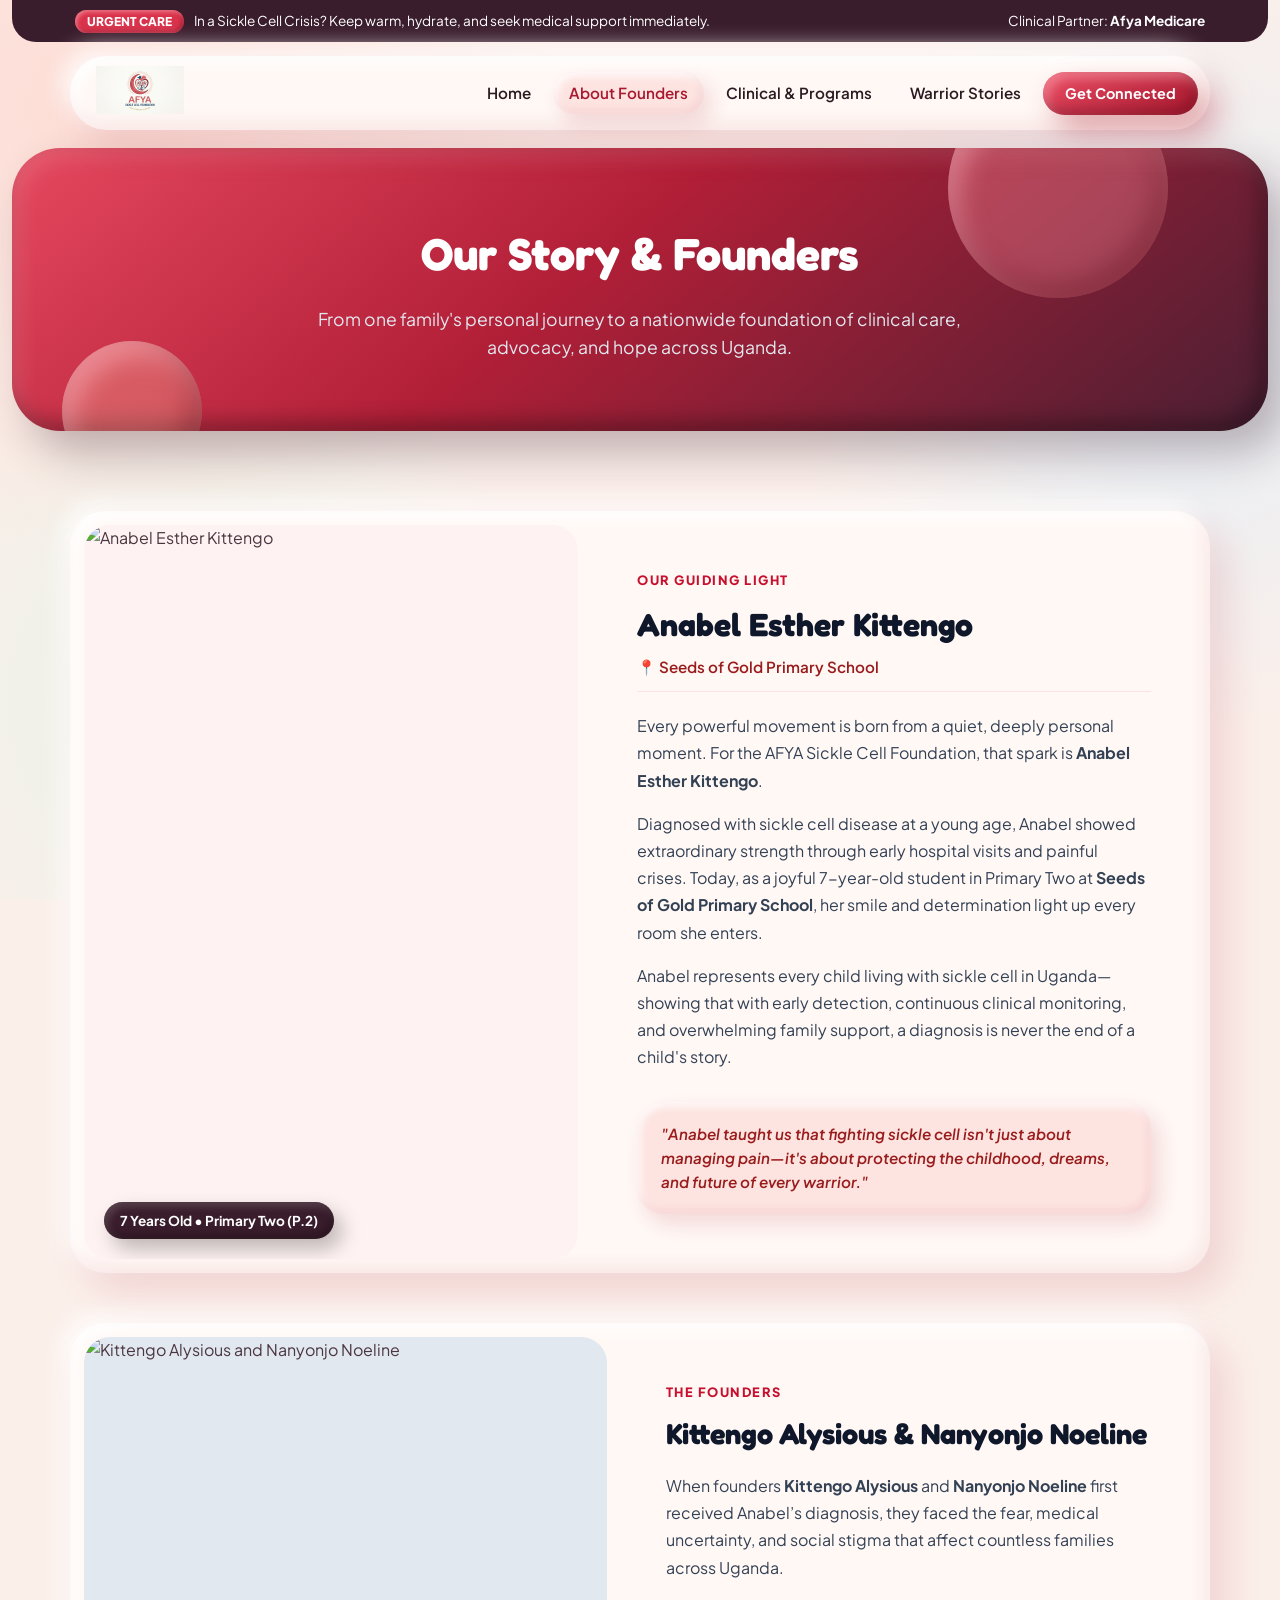
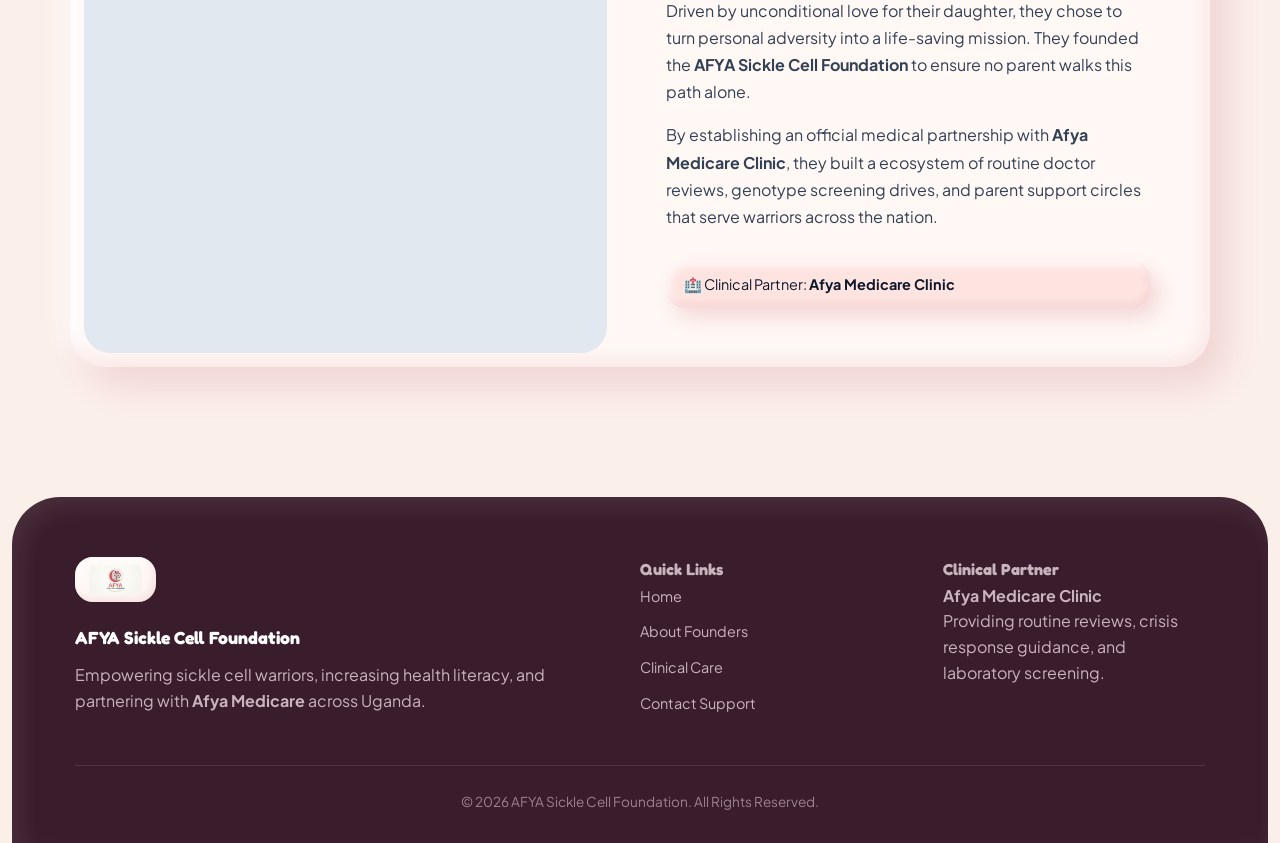
==== about.html @ fd9d7f07 "Improve website UI to clamorohism (6ac68af5cebb1c11c4004fa7)" ====
<!DOCTYPE html>
<html lang="en">
<head>
    <meta charset="UTF-8">
    <meta name="viewport" content="width=device-width, initial-scale=1.0">
    <title>About Our Founders & Story | AFYA Sickle Cell Foundation</title>
    
    <!-- Google Fonts -->
    <link rel="preconnect" href="https://fonts.googleapis.com">
    <link rel="preconnect" href="https://fonts.gstatic.com" crossorigin>
    <link href="https://fonts.googleapis.com/css2?family=Fredoka:wght@500;600;700&family=Plus+Jakarta+Sans:wght@400;500;600;700;800&display=swap" rel="stylesheet">
    
    <style>
        /* ==========================================
           RESET & CORE STYLES
           ========================================== */
        *, *::before, *::after {
            margin: 0;
            padding: 0;
            box-sizing: border-box;
        }

        :root {
            --primary-red: #C8102E;
            --dark-red: #991B1B;
            --accent-light: #FEF2F2;
            --navy-dark: #0F172A;
            --slate-text: #334155;
            --slate-muted: #64748B;
            --bg-light: #F8FAFC;
            --border-color: #E2E8F0;
            --font-main: 'Plus Jakarta Sans', -apple-system, sans-serif;
        }

        body {
            font-family: var(--font-main);
            color: var(--slate-text);
            background-color: var(--bg-light);
            line-height: 1.6;
        }

        .container {
            width: 90%;
            max-width: 1140px;
            margin: 0 auto;
        }

        .text-center { text-align: center; }

        /* ==========================================
           TOP EMERGENCY BAR
           ========================================== */
        .top-bar {
            background-color: var(--navy-dark);
            color: #FFFFFF;
            padding: 10px 0;
            font-size: 0.85rem;
        }

        .top-bar-flex {
            display: flex;
            justify-content: space-between;
            align-items: center;
            flex-wrap: wrap;
            gap: 10px;
        }

        .emergency-badge {
            background-color: var(--primary-red);
            color: #FFFFFF;
            padding: 3px 10px;
            border-radius: 20px;
            font-weight: 800;
            font-size: 0.75rem;
            margin-right: 8px;
        }

        /* ==========================================
           HEADER NAVIGATION
           ========================================== */
        .site-header {
            background: #FFFFFF;
            border-bottom: 1px solid var(--border-color);
            padding: 16px 0;
            position: sticky;
            top: 0;
            z-index: 1000;
        }

        .header-flex {
            display: flex;
            justify-content: space-between;
            align-items: center;
        }

        .logo-img {
            max-height: 48px;
            width: auto;
        }

        .main-nav {
            display: flex;
            align-items: center;
            gap: 25px;
        }

        .nav-item {
            text-decoration: none;
            color: var(--navy-dark);
            font-weight: 600;
            font-size: 0.95rem;
            transition: color 0.2s ease;
        }

        .nav-item:hover, .nav-item.active {
            color: var(--primary-red);
        }

        .btn-nav {
            background: var(--primary-red);
            color: #FFFFFF !important;
            padding: 10px 22px;
            border-radius: 25px;
            text-decoration: none;
            font-weight: 700;
            font-size: 0.9rem;
            transition: transform 0.2s ease, background 0.2s ease;
        }

        /* ==========================================
           PAGE HERO BANNER
           ========================================== */
        .page-hero {
            background: linear-gradient(135deg, #7F1D1D 0%, #0F172A 100%);
            color: #FFFFFF;
            padding: 70px 0;
            text-align: center;
        }

        .page-hero h1 {
            font-size: 2.8rem;
            font-weight: 800;
            margin-bottom: 15px;
        }

        .page-hero p {
            font-size: 1.1rem;
            color: #E2E8F0;
            max-width: 700px;
            margin: 0 auto;
        }

        /* ==========================================
           ABOUT CONTENT & STORY SECTION
           ========================================== */
        .about-section {
            padding: 80px 0;
        }

        .section-tag {
            color: var(--primary-red);
            font-size: 0.8rem;
            font-weight: 800;
            letter-spacing: 1.5px;
            text-transform: uppercase;
            display: block;
            margin-bottom: 8px;
        }

        /* FEATURE CARD: ANABEL */
        .hero-story-card {
            background: #FFFFFF;
            border-radius: 20px;
            border: 1px solid #FECACA;
            box-shadow: 0 10px 30px rgba(200, 16, 46, 0.06);
            display: grid;
            grid-template-columns: 0.9fr 1.1fr;
            overflow: hidden;
            margin-bottom: 50px;
        }

        .hero-story-img-wrap {
            position: relative;
            background-color: #FEF2F2;
            min-height: 400px;
        }

        .hero-story-img {
            width: 100%;
            height: 100%;
            object-fit: cover;
            display: block;
        }

        .age-badge {
            position: absolute;
            bottom: 20px;
            left: 20px;
            background: var(--navy-dark);
            color: #FFFFFF;
            padding: 8px 16px;
            border-radius: 30px;
            font-size: 0.85rem;
            font-weight: 700;
            box-shadow: 0 4px 12px rgba(0,0,0,0.2);
        }

        .hero-story-content {
            padding: 45px;
            display: flex;
            flex-direction: column;
            justify-content: center;
        }

        .hero-story-content h2 {
            font-size: 2rem;
            color: var(--navy-dark);
            font-weight: 800;
            margin-bottom: 5px;
        }

        .school-info {
            color: var(--dark-red);
            font-weight: 600;
            font-size: 0.95rem;
            margin-bottom: 20px;
            padding-bottom: 12px;
            border-bottom: 1px solid #FEE2E2;
        }

        .story-p {
            color: var(--slate-text);
            font-size: 1rem;
            line-height: 1.7;
            margin-bottom: 16px;
        }

        .quote-box {
            margin-top: 15px;
            padding: 16px 20px;
            background-color: #FEF2F2;
            border-left: 4px solid var(--primary-red);
            border-radius: 0 12px 12px 0;
            font-style: italic;
            color: var(--dark-red);
            font-size: 0.95rem;
            font-weight: 600;
        }

        /* FOUNDERS CARD */
        .founders-card {
            background: #FFFFFF;
            border-radius: 20px;
            border: 1px solid var(--border-color);
            display: grid;
            grid-template-columns: 1fr 1.1fr;
            overflow: hidden;
            box-shadow: 0 4px 20px rgba(0,0,0,0.03);
            margin-bottom: 50px;
        }

        .founders-img-wrap {
            min-height: 350px;
            background-color: #E2E8F0;
        }

        .founders-img {
            width: 100%;
            height: 100%;
            object-fit: cover;
            display: block;
        }

        .founders-content {
            padding: 45px;
            display: flex;
            flex-direction: column;
            justify-content: center;
        }

        .founders-content h2 {
            font-size: 1.8rem;
            color: var(--navy-dark);
            font-weight: 800;
            margin-bottom: 15px;
        }

        .partner-pill {
            margin-top: 15px;
            background-color: #F1F5F9;
            color: var(--navy-dark);
            padding: 12px 18px;
            border-radius: 10px;
            font-size: 0.9rem;
            display: inline-block;
        }

        /* ==========================================
           FOOTER
           ========================================== */
        .site-footer {
            background-color: #0B1120;
            color: #94A3B8;
            padding: 60px 0 30px;
        }

        .footer-grid {
            display: grid;
            grid-template-columns: 2fr 1fr 1fr;
            gap: 40px;
            padding-bottom: 40px;
            border-bottom: 1px solid #1E293B;
        }

        .footer-logo {
            max-height: 45px;
            margin-bottom: 15px;
        }

        .footer-brand h3 {
            color: #FFFFFF;
            font-size: 1.1rem;
            margin-bottom: 10px;
        }

        .footer-links {
            list-style: none;
        }

        .footer-links li {
            margin-bottom: 10px;
        }

        .footer-links a {
            color: #94A3B8;
            text-decoration: none;
            font-size: 0.9rem;
        }

        .footer-bottom {
            padding-top: 25px;
            font-size: 0.85rem;
            color: #64748B;
        }

        /* RESPONSIVE DESIGN */
        @media (max-width: 850px) {
            .hero-story-card, .founders-card, .footer-grid {
                grid-template-columns: 1fr;
            }
            .hero-story-img-wrap, .founders-img-wrap {
                min-height: 280px;
            }
            .hero-story-content, .founders-content {
                padding: 25px;
            }
            .page-hero h1 {
                font-size: 2.2rem;
            }
        }
    </style>
    <link rel="stylesheet" href="clay.css">
</head>
<body>

    <!-- Emergency Top Bar -->
    <div class="top-bar">
        <div class="container top-bar-flex">
            <div>
                <span class="emergency-badge">URGENT CARE</span>
                <span>In a Sickle Cell Crisis? Keep warm, hydrate, and seek medical support immediately.</span>
            </div>
            <div>
                <span>Clinical Partner: <strong>Afya Medicare</strong></span>
            </div>
        </div>
    </div>

    <!-- Navigation Header -->
    <header class="site-header">
        <div class="container header-flex">
            <a href="index.html" class="brand-logo">
                <img src="assets/logo.png" alt="AFYA Sickle Cell Foundation Logo" class="logo-img">
            </a>
            
            <nav class="main-nav">
                <a href="index.html" class="nav-item">Home</a>
                <a href="about.html" class="nav-item active">About Founders</a>
                <a href="programs.html" class="nav-item">Clinical & Programs</a>
                <a href="stories.html" class="nav-item">Warrior Stories</a>
                <a href="contact.html" class="btn-nav">Get Connected</a>
            </nav>
        </div>
    </header>

    <!-- Page Title Banner -->
    <section class="page-hero">
        <div class="container">
            <h1>Our Story & Founders</h1>
            <p>From one family's personal journey to a nationwide foundation of clinical care, advocacy, and hope across Uganda.</p>
        </div>
    </section>

    <!-- About Content Section -->
    <section class="about-section">
        <div class="container">
            
            <!-- Anabel's Story (The Inspiration) -->
            <div class="hero-story-card">
                <div class="hero-story-img-wrap">
                    <img src="assets/anabel.jpg" alt="Anabel Esther Kittengo" class="hero-story-img">
                    <span class="age-badge">7 Years Old • Primary Two (P.2)</span>
                </div>
                <div class="hero-story-content">
                    <span class="section-tag">OUR GUIDING LIGHT</span>
                    <h2>Anabel Esther Kittengo</h2>
                    <p class="school-info">📍 Seeds of Gold Primary School</p>
                    
                    <p class="story-p">
                        Every powerful movement is born from a quiet, deeply personal moment. For the AFYA Sickle Cell Foundation, that spark is <strong>Anabel Esther Kittengo</strong>.
                    </p>
                    <p class="story-p">
                        Diagnosed with sickle cell disease at a young age, Anabel showed extraordinary strength through early hospital visits and painful crises. Today, as a joyful 7-year-old student in Primary Two at <strong>Seeds of Gold Primary School</strong>, her smile and determination light up every room she enters.
                    </p>
                    <p class="story-p">
                        Anabel represents every child living with sickle cell in Uganda—showing that with early detection, continuous clinical monitoring, and overwhelming family support, a diagnosis is never the end of a child's story.
                    </p>

                    <div class="quote-box">
                        "Anabel taught us that fighting sickle cell isn't just about managing pain—it's about protecting the childhood, dreams, and future of every warrior."
                    </div>
                </div>
            </div>

            <!-- Founders Story -->
            <div class="founders-card">
                <div class="founders-img-wrap">
                    <img src="assets/founders.jpg" alt="Kittengo Alysious and Nanyonjo Noeline" class="founders-img">
                </div>
                <div class="founders-content">
                    <span class="section-tag">THE FOUNDERS</span>
                    <h2>Kittengo Alysious & Nanyonjo Noeline</h2>
                    <p class="story-p">
                        When founders <strong>Kittengo Alysious</strong> and <strong>Nanyonjo Noeline</strong> first received Anabel’s diagnosis, they faced the fear, medical uncertainty, and social stigma that affect countless families across Uganda.
                    </p>
                    <p class="story-p">
                        Driven by unconditional love for their daughter, they chose to turn personal adversity into a life-saving mission. They founded the <strong>AFYA Sickle Cell Foundation</strong> to ensure no parent walks this path alone.
                    </p>
                    <p class="story-p">
                        By establishing an official medical partnership with <strong>Afya Medicare Clinic</strong>, they built a ecosystem of routine doctor reviews, genotype screening drives, and parent support circles that serve warriors across the nation.
                    </p>

                    <div class="partner-pill">
                        🏥 Clinical Partner: <strong>Afya Medicare Clinic</strong>
                    </div>
                </div>
            </div>

        </div>
    </section>

    <!-- Footer -->
    <footer class="site-footer">
        <div class="container">
            <div class="footer-grid">
                <div class="footer-brand">
                    <img src="assets/logo.png" alt="AFYA Logo" class="footer-logo">
                    <h3>AFYA Sickle Cell Foundation</h3>
                    <p>Empowering sickle cell warriors, increasing health literacy, and partnering with <strong>Afya Medicare</strong> across Uganda.</p>
                </div>
                <div class="footer-col">
                    <h4>Quick Links</h4>
                    <ul class="footer-links">
                        <li><a href="index.html">Home</a></li>
                        <li><a href="about.html">About Founders</a></li>
                        <li><a href="programs.html">Clinical Care</a></li>
                        <li><a href="contact.html">Contact Support</a></li>
                    </ul>
                </div>
                <div class="footer-col">
                    <h4>Clinical Partner</h4>
                    <p><strong>Afya Medicare Clinic</strong><br>Providing routine reviews, crisis response guidance, and laboratory screening.</p>
                </div>
            </div>
            <div class="footer-bottom text-center">
                <p>&copy; 2026 AFYA Sickle Cell Foundation. All Rights Reserved.</p>
            </div>
        </div>
    </footer>

</body>
</html>
---- clay.css ----
/* ==========================================
   CLAYMORPHISM THEME
   Soft, puffy, tactile surfaces layered over each page's base styles.
   Loaded after the inline <style> block on every page.
   ========================================== */
:root {
    --clay-bg: #FBEFEA;
    --clay-surface: #FFF8F5;
    --clay-surface-pink: #FDE4E1;
    --clay-surface-peach: #FFE9D9;
    --clay-surface-mint: #DDF5E6;
    --clay-surface-sky: #DDEFFC;
    --clay-red: #D9324B;
    --clay-red-deep: #A8192F;
    --clay-plum: #3A1D2C;
    --clay-ink: #2B1A22;
    --font-display: 'Fredoka', 'Plus Jakarta Sans', sans-serif;

    --radius-lg: 36px;
    --radius-md: 26px;
    --radius-sm: 18px;

    /* Light clay: outer drop shadow + inner highlight/shade for the puffy look */
    --clay-shadow:
        16px 18px 36px rgba(168, 25, 47, 0.13),
        -8px -8px 22px rgba(255, 255, 255, 0.85),
        inset -6px -8px 16px rgba(168, 25, 47, 0.07),
        inset 6px 8px 16px rgba(255, 255, 255, 0.95);
    --clay-shadow-hover:
        22px 26px 48px rgba(168, 25, 47, 0.18),
        -10px -10px 26px rgba(255, 255, 255, 0.9),
        inset -6px -8px 16px rgba(168, 25, 47, 0.08),
        inset 6px 8px 16px rgba(255, 255, 255, 0.95);
    --clay-shadow-sm:
        8px 10px 20px rgba(168, 25, 47, 0.14),
        inset -3px -4px 8px rgba(168, 25, 47, 0.08),
        inset 3px 4px 8px rgba(255, 255, 255, 0.9);

    /* Coloured clay (red / dark slabs) */
    --clay-shadow-red:
        12px 16px 30px rgba(168, 25, 47, 0.35),
        inset -5px -6px 12px rgba(90, 8, 22, 0.35),
        inset 5px 6px 12px rgba(255, 170, 180, 0.55);
    --clay-shadow-dark:
        18px 22px 44px rgba(58, 29, 44, 0.3),
        inset -8px -10px 20px rgba(0, 0, 0, 0.3),
        inset 8px 10px 20px rgba(255, 255, 255, 0.12);

    /* Pressed-in clay for inputs */
    --clay-inset:
        inset 6px 6px 12px rgba(168, 25, 47, 0.1),
        inset -6px -6px 12px rgba(255, 255, 255, 0.95);
}

body {
    background-color: var(--clay-bg);
    background-image:
        radial-gradient(circle at 8% 12%, rgba(255, 205, 195, 0.55) 0, transparent 32%),
        radial-gradient(circle at 92% 38%, rgba(221, 239, 252, 0.7) 0, transparent 30%),
        radial-gradient(circle at 15% 78%, rgba(221, 245, 230, 0.6) 0, transparent 28%);
    background-attachment: fixed;
    color: #4A3640;
}

h1, h2, h3, h4,
.stat-number {
    font-family: var(--font-display);
    letter-spacing: 0 !important;
}

/* ==========================================
   TOP BAR
   ========================================== */
.top-bar {
    background: var(--clay-plum);
    border-radius: 0 0 24px 24px;
    margin: 0 12px;
}

.emergency-badge {
    background: var(--clay-red);
    box-shadow: inset 2px 2px 4px rgba(255, 170, 180, 0.6), inset -2px -2px 4px rgba(90, 8, 22, 0.4);
    padding: 4px 12px;
}

/* ==========================================
   HEADER — floating clay pill
   ========================================== */
.site-header {
    background: transparent;
    border-bottom: none;
    padding: 14px 0;
}

.site-header .header-flex {
    background: var(--clay-surface);
    border-radius: 999px;
    padding: 10px 12px 10px 26px;
    box-shadow: var(--clay-shadow);
    gap: 16px;
}

.main-nav {
    gap: 6px;
    flex-wrap: wrap;
    justify-content: flex-end;
}

.nav-item {
    color: var(--clay-ink);
    padding: 9px 16px;
    border-radius: 999px;
    transition: background 0.2s ease, box-shadow 0.2s ease, color 0.2s ease;
}

.nav-item:hover,
.nav-item.active {
    color: var(--clay-red-deep);
    background: var(--clay-surface-pink);
    box-shadow: var(--clay-shadow-sm);
}

/* ==========================================
   BUTTONS — puffy clay pills
   ========================================== */
.btn,
.btn-nav,
.btn-callout,
.btn-submit,
.whatsapp-btn {
    border-radius: 999px !important;
    border: none !important;
    font-weight: 700;
    transition: transform 0.2s ease, box-shadow 0.2s ease, filter 0.2s ease;
}

.btn-primary,
.btn-nav,
.btn-callout,
.btn-submit {
    background: linear-gradient(145deg, #E84A62, var(--clay-red-deep)) !important;
    color: #FFFFFF !important;
    box-shadow: var(--clay-shadow-red);
}

.whatsapp-btn {
    background: linear-gradient(145deg, #3BD678, #17A34A) !important;
    box-shadow:
        10px 14px 26px rgba(23, 163, 74, 0.3),
        inset -5px -6px 12px rgba(5, 80, 35, 0.3),
        inset 5px 6px 12px rgba(190, 255, 215, 0.6);
}

.btn-outline-light {
    background: rgba(255, 255, 255, 0.16);
    color: #FFFFFF;
    box-shadow:
        10px 14px 26px rgba(0, 0, 0, 0.2),
        inset -4px -5px 10px rgba(0, 0, 0, 0.18),
        inset 4px 5px 10px rgba(255, 255, 255, 0.3);
}

.btn:hover,
.btn-nav:hover,
.btn-callout:hover,
.btn-submit:hover,
.whatsapp-btn:hover {
    transform: translateY(-3px) scale(1.02);
    filter: brightness(1.05);
    opacity: 1;
}

.btn:active,
.btn-nav:active,
.btn-callout:active,
.btn-submit:active,
.whatsapp-btn:active {
    transform: translateY(1px) scale(0.98);
    box-shadow:
        inset 6px 6px 12px rgba(0, 0, 0, 0.25),
        inset -4px -4px 10px rgba(255, 255, 255, 0.2);
}

/* ==========================================
   HEROES — rounded clay slabs
   ========================================== */
.hero-section,
.page-hero {
    background: linear-gradient(140deg, #E5485F 0%, #B11F37 45%, #4A1F33 100%);
    margin: 4px 12px 0;
    border-radius: 48px;
    position: relative;
    overflow: hidden;
    box-shadow: var(--clay-shadow-dark);
}

/* Decorative clay blobs */
.hero-section::before,
.hero-section::after,
.page-hero::before,
.page-hero::after {
    content: "";
    position: absolute;
    border-radius: 50%;
    pointer-events: none;
    box-shadow:
        inset -10px -14px 26px rgba(90, 8, 22, 0.35),
        inset 10px 14px 26px rgba(255, 190, 200, 0.5);
}

.hero-section::before,
.page-hero::before {
    width: 220px;
    height: 220px;
    top: -70px;
    right: 8%;
    background: rgba(255, 140, 155, 0.35);
}

.hero-section::after,
.page-hero::after {
    width: 140px;
    height: 140px;
    bottom: -50px;
    left: 4%;
    background: rgba(255, 200, 170, 0.28);
}

.hero-section > .container,
.page-hero > .container {
    position: relative;
    z-index: 1;
}

.hero-tag {
    background: rgba(255, 255, 255, 0.18);
    color: #FFE1E5;
    box-shadow: inset 2px 3px 6px rgba(255, 255, 255, 0.3), inset -2px -3px 6px rgba(0, 0, 0, 0.15);
}

.hero-content h1 span {
    color: #FFD3D9;
}

.hero-img {
    border-radius: var(--radius-lg);
    border: 8px solid rgba(255, 248, 245, 0.9);
    box-shadow:
        20px 26px 50px rgba(0, 0, 0, 0.35),
        inset 0 0 0 1px rgba(255, 255, 255, 0.4);
    transform: rotate(2deg);
    transition: transform 0.4s ease;
}

.hero-img:hover {
    transform: rotate(0deg) scale(1.02);
}

/* ==========================================
   STATS — individual clay tiles
   ========================================== */
.stats-section {
    margin-top: -46px;
}

.stats-grid {
    background: transparent;
    border: none;
    box-shadow: none;
    overflow: visible;
    gap: 20px;
    padding: 0 12px;
}

.stat-card {
    background: var(--clay-surface);
    border-right: none;
    border-radius: var(--radius-md);
    box-shadow: var(--clay-shadow);
}

.stat-card:nth-child(2) { background: var(--clay-surface-peach); }
.stat-card:nth-child(3) { background: var(--clay-surface-sky); }
.stat-card:nth-child(4) { background: var(--clay-surface-mint); }

.stat-number {
    color: var(--clay-red-deep);
    font-weight: 700;
}

/* ==========================================
   CARDS — shared clay surface
   ========================================== */
.founders-card,
.pillar-card,
.hero-story-card,
.program-card,
.story-card,
.contact-card,
.location-box,
.form-box {
    background: var(--clay-surface) !important;
    border: none !important;
    border-radius: var(--radius-lg) !important;
    box-shadow: var(--clay-shadow) !important;
    transition: transform 0.3s ease, box-shadow 0.3s ease;
}

.pillar-card:hover,
.program-card:hover,
.story-card:hover,
.contact-card:hover {
    transform: translateY(-6px);
    box-shadow: var(--clay-shadow-hover) !important;
}

/* Inset image "windows" inside cards */
.founders-card,
.hero-story-card,
.program-card,
.story-card {
    padding: 14px;
    gap: 14px;
}

.founders-img,
.founders-img-wrap,
.hero-story-img-wrap,
.hero-story-img,
.program-img-wrap,
.program-img,
.story-img-wrap,
.story-img {
    border-radius: 26px;
    overflow: hidden;
}

.pillar-card {
    padding: 12px;
}

.card-img-container {
    border-radius: 26px;
}

.card-body {
    padding: 22px 16px 14px;
}

.pillar-num,
.pillar-badge {
    display: inline-block;
    background: var(--clay-surface-pink);
    color: var(--clay-red-deep);
    padding: 5px 14px;
    border-radius: 999px;
    box-shadow: var(--clay-shadow-sm);
}

.card-link,
.contact-link {
    color: var(--clay-red-deep);
    transition: color 0.2s ease;
}

.card-link:hover,
.contact-link:hover {
    color: var(--clay-red);
}

/* Pills, badges, quotes */
.clinical-partner-pill,
.partner-pill,
.hours-badge {
    background: var(--clay-surface-pink) !important;
    border: none !important;
    border-radius: var(--radius-sm) !important;
    box-shadow: var(--clay-shadow-sm);
}

.quote-box,
.warrior-quote {
    background: var(--clay-surface-pink) !important;
    border-left: none !important;
    border-radius: var(--radius-md) !important;
    padding: 20px 24px !important;
    box-shadow: var(--clay-shadow-sm);
}

.age-badge,
.warrior-tag {
    background: var(--clay-plum) !important;
    border-radius: 999px !important;
    box-shadow:
        8px 10px 20px rgba(0, 0, 0, 0.25),
        inset -3px -4px 8px rgba(0, 0, 0, 0.3),
        inset 3px 4px 8px rgba(255, 255, 255, 0.18) !important;
}

.warrior-location {
    border-bottom: 2px dashed #F6C9CF;
}

.feature-list li::before {
    border-radius: 50%;
}

/* Contact icon bubbles */
.icon-circle {
    width: 72px;
    height: 72px;
    box-shadow: var(--clay-shadow-sm);
}

.icon-red { background: var(--clay-surface-pink); }
.icon-green { background: var(--clay-surface-mint); }
.icon-blue { background: var(--clay-surface-sky); }

/* ==========================================
   DARK CLAY BANNERS
   ========================================== */
.quote-card,
.share-banner,
.clinical-callout {
    background: linear-gradient(140deg, #5A2740 0%, var(--clay-plum) 100%) !important;
    border-radius: 44px !important;
    border: none !important;
    box-shadow: var(--clay-shadow-dark) !important;
}

.quote-card p {
    color: #FFC2CB;
}

/* ==========================================
   FORMS — pressed-in clay
   ========================================== */
.form-control {
    background: var(--clay-bg) !important;
    border: none !important;
    border-radius: var(--radius-sm) !important;
    box-shadow: var(--clay-inset);
    padding: 14px 18px;
    transition: box-shadow 0.2s ease;
}

.form-control:focus {
    outline: none;
    box-shadow:
        var(--clay-inset),
        0 0 0 3px rgba(217, 50, 75, 0.25) !important;
}

.map-wrapper,
.map-wrapper iframe {
    border: none !important;
    border-radius: var(--radius-md) !important;
    overflow: hidden;
}

.map-wrapper {
    box-shadow: var(--clay-shadow-sm);
}

/* ==========================================
   FOOTER
   ========================================== */
.site-footer {
    background: var(--clay-plum);
    border-radius: 48px 48px 0 0;
    margin: 0 12px;
    box-shadow: inset 8px 10px 24px rgba(255, 255, 255, 0.08);
    color: #C9B3BD;
}

.footer-grid {
    border-bottom: 1px solid rgba(255, 255, 255, 0.1);
}

.footer-logo {
    background: var(--clay-surface);
    padding: 8px 14px;
    border-radius: var(--radius-sm);
    box-shadow:
        inset -3px -4px 8px rgba(168, 25, 47, 0.1),
        inset 3px 4px 8px rgba(255, 255, 255, 0.9);
}

.footer-links a {
    color: #C9B3BD;
}

.footer-links a:hover {
    color: #FFFFFF;
}

.footer-bottom {
    color: #9C8390;
}

/* ==========================================
   RESPONSIVE
   ========================================== */
@media (max-width: 900px) {
    .site-header .header-flex {
        flex-direction: column;
        border-radius: var(--radius-md);
        padding: 14px;
    }

    .main-nav {
        justify-content: center;
    }

    .hero-section,
    .page-hero {
        border-radius: 36px;
    }

    .hero-img {
        transform: none;
    }
}

@media (prefers-reduced-motion: reduce) {
    *, *::before, *::after {
        transition: none !important;
    }
}
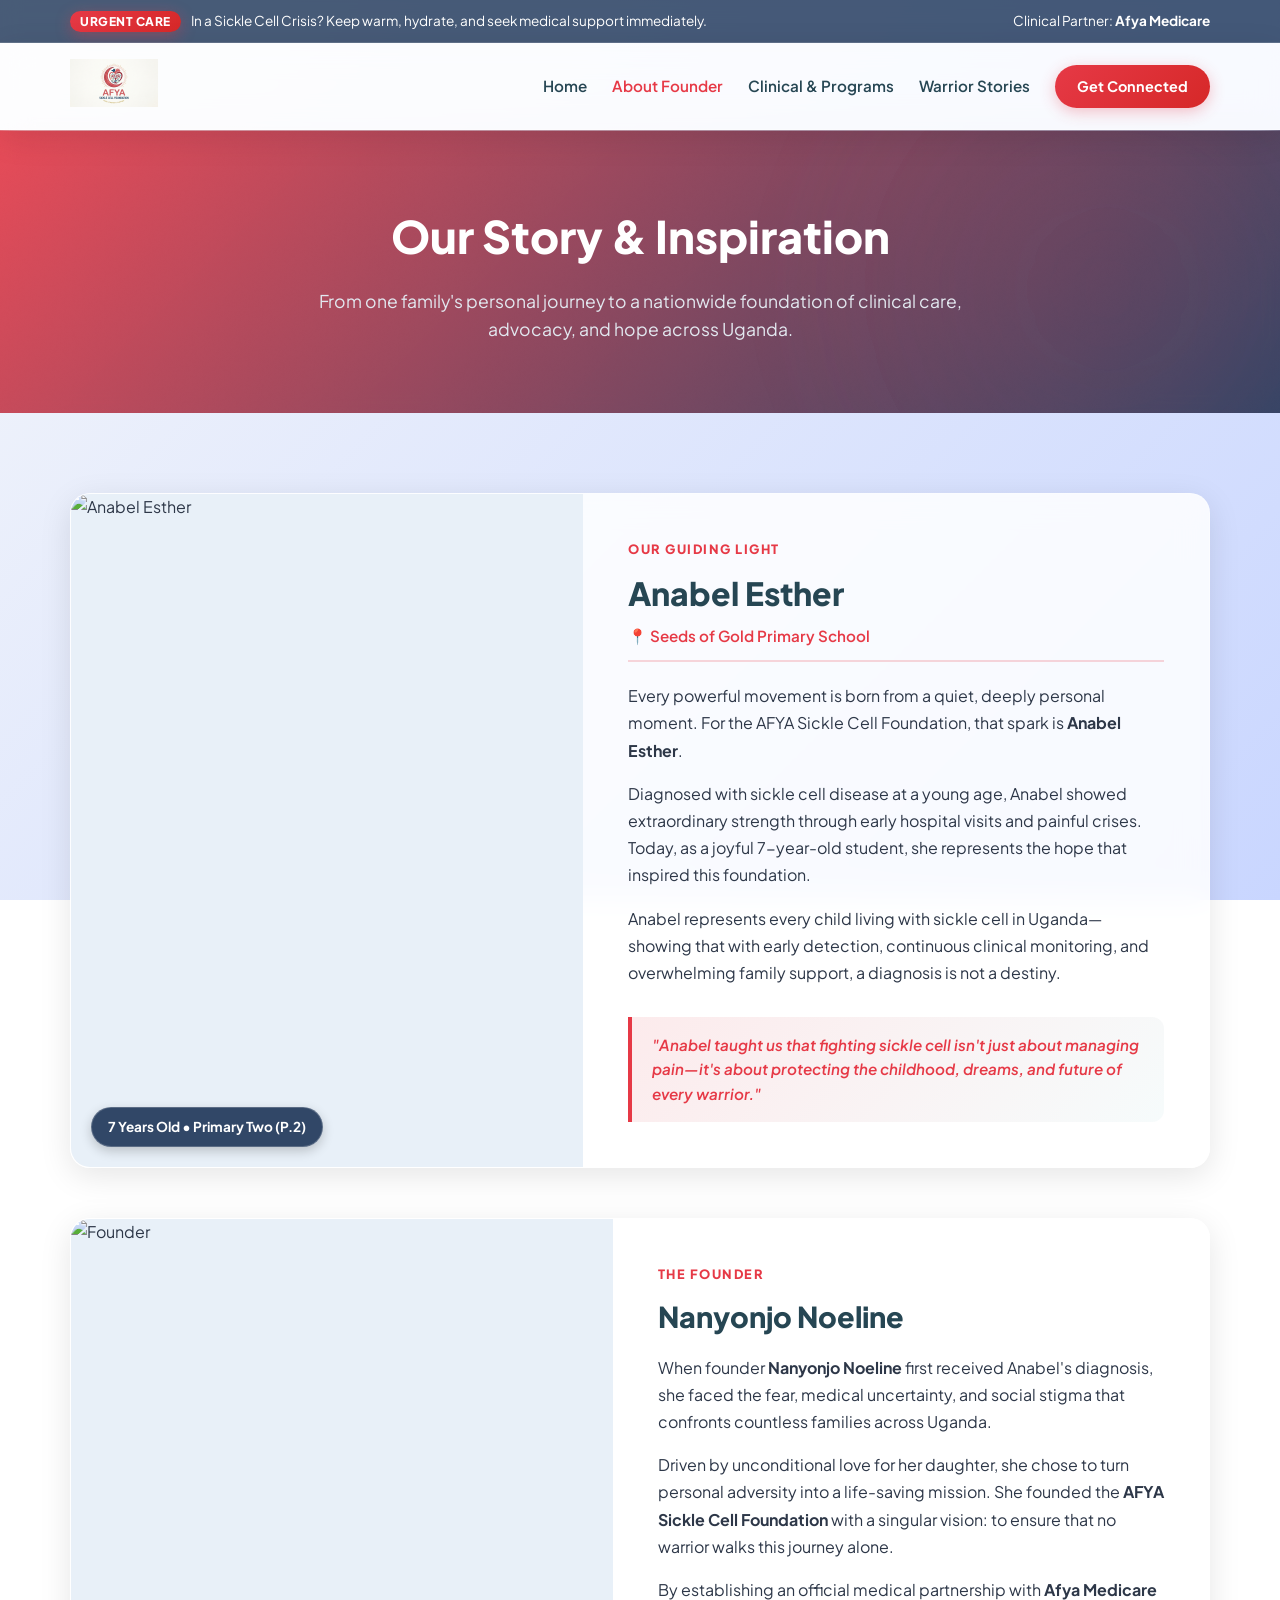
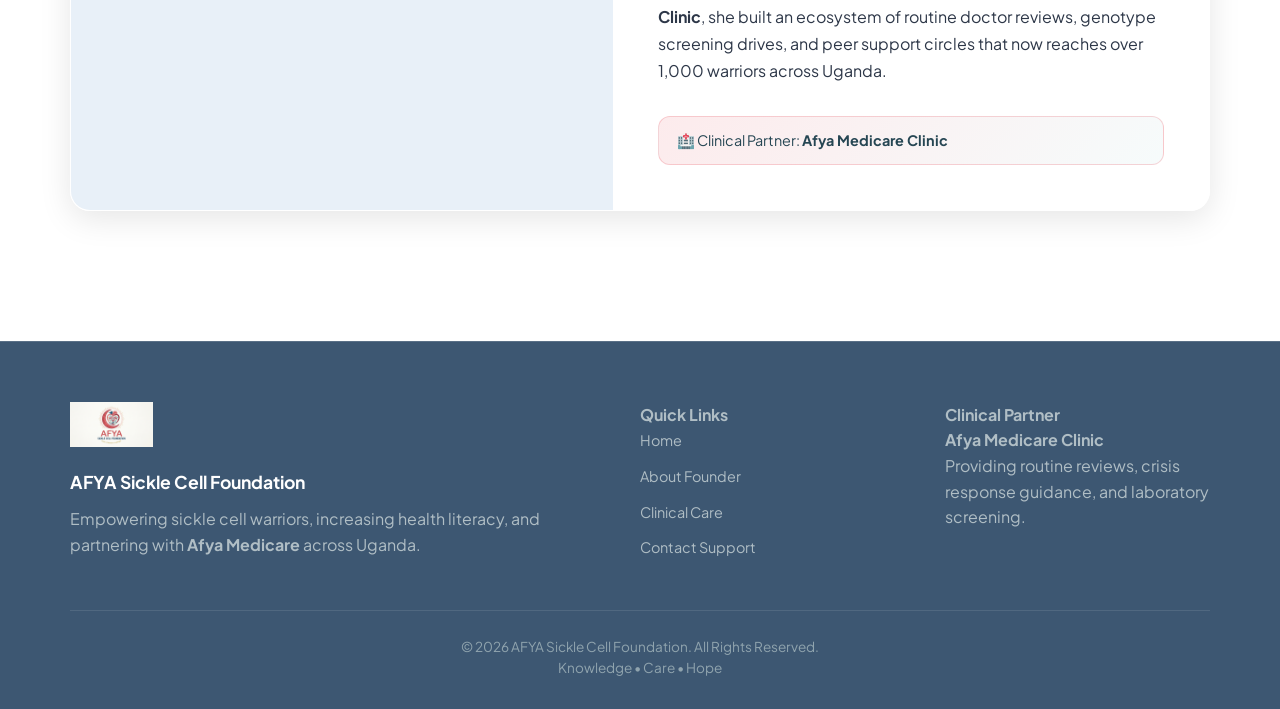
==== commit fe3b2894: "Update about.html with glassmorphic design, modern colors, and remove father mention" ====
--- a/about.html
+++ b/about.html
@@ -3,12 +3,12 @@
 <head>
     <meta charset="UTF-8">
     <meta name="viewport" content="width=device-width, initial-scale=1.0">
-    <title>About Our Founders & Story | AFYA Sickle Cell Foundation</title>
+    <title>About Our Founder & Story | AFYA Sickle Cell Foundation</title>
     
     <!-- Google Fonts -->
     <link rel="preconnect" href="https://fonts.googleapis.com">
     <link rel="preconnect" href="https://fonts.gstatic.com" crossorigin>
-    <link href="https://fonts.googleapis.com/css2?family=Fredoka:wght@500;600;700&family=Plus+Jakarta+Sans:wght@400;500;600;700;800&display=swap" rel="stylesheet">
+    <link href="https://fonts.googleapis.com/css2?family=Plus+Jakarta+Sans:wght@400;500;600;700;800&display=swap" rel="stylesheet">
     
     <style>
         /* ==========================================
@@ -21,22 +21,26 @@
         }
 
         :root {
-            --primary-red: #C8102E;
-            --dark-red: #991B1B;
-            --accent-light: #FEF2F2;
-            --navy-dark: #0F172A;
-            --slate-text: #334155;
-            --slate-muted: #64748B;
-            --bg-light: #F8FAFC;
-            --border-color: #E2E8F0;
+            --primary: #E63946;
+            --secondary: #1D3557;
+            --accent: #A8DADC;
+            --light: #F1FAEE;
+            --navy: #264653;
+            --slate-text: #2D3748;
+            --slate-muted: #718096;
+            --bg-gradient: linear-gradient(135deg, #f5f7fa 0%, #c9d6ff 100%);
             --font-main: 'Plus Jakarta Sans', -apple-system, sans-serif;
+            --glass-bg: rgba(255, 255, 255, 0.7);
+            --glass-border: rgba(255, 255, 255, 0.2);
         }
 
         body {
             font-family: var(--font-main);
             color: var(--slate-text);
-            background-color: var(--bg-light);
+            background: var(--bg-gradient);
+            background-attachment: fixed;
             line-height: 1.6;
+            min-height: 100vh;
         }
 
         .container {
@@ -48,10 +52,13 @@
         .text-center { text-align: center; }
 
         /* ==========================================
-           TOP EMERGENCY BAR
+           TOP EMERGENCY BAR - GLASSMORPHIC
            ========================================== */
         .top-bar {
-            background-color: var(--navy-dark);
+            background: rgba(29, 53, 87, 0.8);
+            backdrop-filter: blur(10px);
+            -webkit-backdrop-filter: blur(10px);
+            border-bottom: 1px solid rgba(255, 255, 255, 0.15);
             color: #FFFFFF;
             padding: 10px 0;
             font-size: 0.85rem;
@@ -66,25 +73,30 @@
         }
 
         .emergency-badge {
-            background-color: var(--primary-red);
+            background: linear-gradient(135deg, var(--primary), #D62828);
             color: #FFFFFF;
             padding: 3px 10px;
             border-radius: 20px;
             font-weight: 800;
             font-size: 0.75rem;
             margin-right: 8px;
+            letter-spacing: 0.5px;
+            box-shadow: 0 4px 15px rgba(230, 57, 70, 0.4);
         }
 
         /* ==========================================
-           HEADER NAVIGATION
+           HEADER NAVIGATION - GLASSMORPHIC
            ========================================== */
         .site-header {
-            background: #FFFFFF;
-            border-bottom: 1px solid var(--border-color);
+            background: rgba(255, 255, 255, 0.8);
+            backdrop-filter: blur(15px);
+            -webkit-backdrop-filter: blur(15px);
+            border-bottom: 1px solid rgba(255, 255, 255, 0.3);
             padding: 16px 0;
             position: sticky;
             top: 0;
             z-index: 1000;
+            box-shadow: 0 8px 32px rgba(0, 0, 0, 0.1);
         }
 
         .header-flex {
@@ -106,41 +118,81 @@
 
         .nav-item {
             text-decoration: none;
-            color: var(--navy-dark);
+            color: var(--navy);
             font-weight: 600;
             font-size: 0.95rem;
-            transition: color 0.2s ease;
+            transition: all 0.3s ease;
+            position: relative;
         }
 
         .nav-item:hover, .nav-item.active {
-            color: var(--primary-red);
+            color: var(--primary);
+        }
+
+        .nav-item::after {
+            content: '';
+            position: absolute;
+            bottom: -5px;
+            left: 0;
+            width: 0;
+            height: 2px;
+            background: var(--primary);
+            transition: width 0.3s ease;
+        }
+
+        .nav-item:hover::after {
+            width: 100%;
         }
 
         .btn-nav {
-            background: var(--primary-red);
+            background: linear-gradient(135deg, var(--primary), #D62828);
             color: #FFFFFF !important;
             padding: 10px 22px;
             border-radius: 25px;
             text-decoration: none;
             font-weight: 700;
             font-size: 0.9rem;
-            transition: transform 0.2s ease, background 0.2s ease;
+            transition: all 0.3s ease;
+            box-shadow: 0 4px 15px rgba(230, 57, 70, 0.3);
+        }
+
+        .btn-nav:hover {
+            transform: translateY(-3px);
+            box-shadow: 0 8px 25px rgba(230, 57, 70, 0.5);
         }
 
         /* ==========================================
            PAGE HERO BANNER
            ========================================== */
         .page-hero {
-            background: linear-gradient(135deg, #7F1D1D 0%, #0F172A 100%);
+            background: linear-gradient(135deg, rgba(230, 57, 70, 0.9), rgba(29, 53, 87, 0.9)), 
+                        url('data:image/svg+xml,<svg xmlns="http://www.w3.org/2000/svg" viewBox="0 0 1200 600"><defs><filter id="noise"><feTurbulence type="fractalNoise" baseFrequency="0.9" numOctaves="4" /></filter></defs><rect width="1200" height="600" fill="%23264653" filter="url(%23noise)" opacity="0.1"/></svg>');
+            backdrop-filter: blur(8px);
             color: #FFFFFF;
             padding: 70px 0;
             text-align: center;
+            position: relative;
+            overflow: hidden;
+        }
+
+        .page-hero::before {
+            content: '';
+            position: absolute;
+            top: -50%;
+            right: -10%;
+            width: 600px;
+            height: 600px;
+            background: radial-gradient(circle, rgba(230, 57, 70, 0.1), transparent);
+            border-radius: 50%;
+            filter: blur(40px);
         }
 
         .page-hero h1 {
             font-size: 2.8rem;
             font-weight: 800;
             margin-bottom: 15px;
+            position: relative;
+            z-index: 1;
         }
 
         .page-hero p {
@@ -148,17 +200,19 @@
             color: #E2E8F0;
             max-width: 700px;
             margin: 0 auto;
+            position: relative;
+            z-index: 1;
         }
 
         /* ==========================================
-           ABOUT CONTENT & STORY SECTION
+           ABOUT CONTENT & STORY SECTION - GLASSMORPHIC
            ========================================== */
         .about-section {
             padding: 80px 0;
         }
 
         .section-tag {
-            color: var(--primary-red);
+            color: var(--primary);
             font-size: 0.8rem;
             font-weight: 800;
             letter-spacing: 1.5px;
@@ -169,19 +223,27 @@
 
         /* FEATURE CARD: ANABEL */
         .hero-story-card {
-            background: #FFFFFF;
+            background: rgba(255, 255, 255, 0.85);
+            backdrop-filter: blur(15px);
+            -webkit-backdrop-filter: blur(15px);
             border-radius: 20px;
-            border: 1px solid #FECACA;
-            box-shadow: 0 10px 30px rgba(200, 16, 46, 0.06);
+            border: 1px solid rgba(255, 255, 255, 0.3);
+            box-shadow: 0 8px 32px rgba(0, 0, 0, 0.1);
             display: grid;
             grid-template-columns: 0.9fr 1.1fr;
             overflow: hidden;
             margin-bottom: 50px;
+            transition: all 0.3s ease;
+        }
+
+        .hero-story-card:hover {
+            transform: translateY(-8px);
+            box-shadow: 0 12px 40px rgba(0, 0, 0, 0.15);
         }
 
         .hero-story-img-wrap {
             position: relative;
-            background-color: #FEF2F2;
+            background-color: #E8F0F8;
             min-height: 400px;
         }
 
@@ -196,13 +258,15 @@
             position: absolute;
             bottom: 20px;
             left: 20px;
-            background: var(--navy-dark);
+            background: rgba(29, 53, 87, 0.9);
+            backdrop-filter: blur(10px);
             color: #FFFFFF;
             padding: 8px 16px;
             border-radius: 30px;
             font-size: 0.85rem;
             font-weight: 700;
             box-shadow: 0 4px 12px rgba(0,0,0,0.2);
+            border: 1px solid rgba(255, 255, 255, 0.2);
         }
 
         .hero-story-content {
@@ -214,18 +278,18 @@
 
         .hero-story-content h2 {
             font-size: 2rem;
-            color: var(--navy-dark);
+            color: var(--navy);
             font-weight: 800;
             margin-bottom: 5px;
         }
 
         .school-info {
-            color: var(--dark-red);
+            color: var(--primary);
             font-weight: 600;
             font-size: 0.95rem;
             margin-bottom: 20px;
             padding-bottom: 12px;
-            border-bottom: 1px solid #FEE2E2;
+            border-bottom: 2px solid rgba(230, 57, 70, 0.2);
         }
 
         .story-p {
@@ -238,30 +302,39 @@
         .quote-box {
             margin-top: 15px;
             padding: 16px 20px;
-            background-color: #FEF2F2;
-            border-left: 4px solid var(--primary-red);
+            background: linear-gradient(135deg, rgba(230, 57, 70, 0.1), rgba(168, 218, 220, 0.1));
+            border-left: 4px solid var(--primary);
             border-radius: 0 12px 12px 0;
             font-style: italic;
-            color: var(--dark-red);
+            color: var(--primary);
             font-size: 0.95rem;
             font-weight: 600;
+            backdrop-filter: blur(10px);
         }
 
         /* FOUNDERS CARD */
         .founders-card {
-            background: #FFFFFF;
+            background: rgba(255, 255, 255, 0.85);
+            backdrop-filter: blur(15px);
+            -webkit-backdrop-filter: blur(15px);
             border-radius: 20px;
-            border: 1px solid var(--border-color);
+            border: 1px solid rgba(255, 255, 255, 0.3);
             display: grid;
             grid-template-columns: 1fr 1.1fr;
             overflow: hidden;
-            box-shadow: 0 4px 20px rgba(0,0,0,0.03);
+            box-shadow: 0 8px 32px rgba(0, 0, 0, 0.1);
             margin-bottom: 50px;
+            transition: all 0.3s ease;
+        }
+
+        .founders-card:hover {
+            transform: translateY(-8px);
+            box-shadow: 0 12px 40px rgba(0, 0, 0, 0.15);
         }
 
         .founders-img-wrap {
             min-height: 350px;
-            background-color: #E2E8F0;
+            background-color: #E8F0F8;
         }
 
         .founders-img {
@@ -280,27 +353,32 @@
 
         .founders-content h2 {
             font-size: 1.8rem;
-            color: var(--navy-dark);
+            color: var(--navy);
             font-weight: 800;
             margin-bottom: 15px;
         }
 
         .partner-pill {
             margin-top: 15px;
-            background-color: #F1F5F9;
-            color: var(--navy-dark);
+            background: linear-gradient(135deg, rgba(230, 57, 70, 0.1), rgba(168, 218, 220, 0.1));
+            border: 1px solid rgba(230, 57, 70, 0.2);
+            color: var(--navy);
             padding: 12px 18px;
-            border-radius: 10px;
+            border-radius: 12px;
             font-size: 0.9rem;
             display: inline-block;
+            backdrop-filter: blur(10px);
         }
 
         /* ==========================================
-           FOOTER
+           FOOTER - GLASSMORPHIC
            ========================================== */
         .site-footer {
-            background-color: #0B1120;
-            color: #94A3B8;
+            background: rgba(41, 69, 99, 0.9);
+            backdrop-filter: blur(15px);
+            -webkit-backdrop-filter: blur(15px);
+            border-top: 1px solid rgba(255, 255, 255, 0.15);
+            color: #B0BEC5;
             padding: 60px 0 30px;
         }
 
@@ -309,7 +387,7 @@
             grid-template-columns: 2fr 1fr 1fr;
             gap: 40px;
             padding-bottom: 40px;
-            border-bottom: 1px solid #1E293B;
+            border-bottom: 1px solid rgba(255, 255, 255, 0.1);
         }
 
         .footer-logo {
@@ -332,18 +410,25 @@
         }
 
         .footer-links a {
-            color: #94A3B8;
+            color: #B0BEC5;
             text-decoration: none;
             font-size: 0.9rem;
+            transition: all 0.3s ease;
+        }
+
+        .footer-links a:hover {
+            color: #FFFFFF;
+            transform: translateX(3px);
         }
 
         .footer-bottom {
             padding-top: 25px;
             font-size: 0.85rem;
-            color: #64748B;
-        }
-
-        /* RESPONSIVE DESIGN */
+            color: #90A4AE;
+            text-align: center;
+        }
+
+        /* RESPONSIVE BREAKPOINTS */
         @media (max-width: 850px) {
             .hero-story-card, .founders-card, .footer-grid {
                 grid-template-columns: 1fr;
@@ -358,8 +443,11 @@
                 font-size: 2.2rem;
             }
         }
+
+        html {
+            scroll-behavior: smooth;
+        }
     </style>
-    <link rel="stylesheet" href="clay.css">
 </head>
 <body>
 
@@ -385,7 +473,7 @@
             
             <nav class="main-nav">
                 <a href="index.html" class="nav-item">Home</a>
-                <a href="about.html" class="nav-item active">About Founders</a>
+                <a href="about.html" class="nav-item active">About Founder</a>
                 <a href="programs.html" class="nav-item">Clinical & Programs</a>
                 <a href="stories.html" class="nav-item">Warrior Stories</a>
                 <a href="contact.html" class="btn-nav">Get Connected</a>
@@ -396,7 +484,7 @@
     <!-- Page Title Banner -->
     <section class="page-hero">
         <div class="container">
-            <h1>Our Story & Founders</h1>
+            <h1>Our Story & Inspiration</h1>
             <p>From one family's personal journey to a nationwide foundation of clinical care, advocacy, and hope across Uganda.</p>
         </div>
     </section>
@@ -408,22 +496,22 @@
             <!-- Anabel's Story (The Inspiration) -->
             <div class="hero-story-card">
                 <div class="hero-story-img-wrap">
-                    <img src="assets/anabel.jpg" alt="Anabel Esther Kittengo" class="hero-story-img">
+                    <img src="assets/anabel.jpg" alt="Anabel Esther" class="hero-story-img">
                     <span class="age-badge">7 Years Old • Primary Two (P.2)</span>
                 </div>
                 <div class="hero-story-content">
                     <span class="section-tag">OUR GUIDING LIGHT</span>
-                    <h2>Anabel Esther Kittengo</h2>
+                    <h2>Anabel Esther</h2>
                     <p class="school-info">📍 Seeds of Gold Primary School</p>
                     
                     <p class="story-p">
-                        Every powerful movement is born from a quiet, deeply personal moment. For the AFYA Sickle Cell Foundation, that spark is <strong>Anabel Esther Kittengo</strong>.
+                        Every powerful movement is born from a quiet, deeply personal moment. For the AFYA Sickle Cell Foundation, that spark is <strong>Anabel Esther</strong>.
                     </p>
                     <p class="story-p">
-                        Diagnosed with sickle cell disease at a young age, Anabel showed extraordinary strength through early hospital visits and painful crises. Today, as a joyful 7-year-old student in Primary Two at <strong>Seeds of Gold Primary School</strong>, her smile and determination light up every room she enters.
+                        Diagnosed with sickle cell disease at a young age, Anabel showed extraordinary strength through early hospital visits and painful crises. Today, as a joyful 7-year-old student, she represents the hope that inspired this foundation.
                     </p>
                     <p class="story-p">
-                        Anabel represents every child living with sickle cell in Uganda—showing that with early detection, continuous clinical monitoring, and overwhelming family support, a diagnosis is never the end of a child's story.
+                        Anabel represents every child living with sickle cell in Uganda—showing that with early detection, continuous clinical monitoring, and overwhelming family support, a diagnosis is not a destiny.
                     </p>
 
                     <div class="quote-box">
@@ -432,22 +520,22 @@
                 </div>
             </div>
 
-            <!-- Founders Story -->
+            <!-- Founder Story -->
             <div class="founders-card">
                 <div class="founders-img-wrap">
-                    <img src="assets/founders.jpg" alt="Kittengo Alysious and Nanyonjo Noeline" class="founders-img">
+                    <img src="assets/founders.jpg" alt="Founder" class="founders-img">
                 </div>
                 <div class="founders-content">
-                    <span class="section-tag">THE FOUNDERS</span>
-                    <h2>Kittengo Alysious & Nanyonjo Noeline</h2>
+                    <span class="section-tag">THE FOUNDER</span>
+                    <h2>Nanyonjo Noeline</h2>
                     <p class="story-p">
-                        When founders <strong>Kittengo Alysious</strong> and <strong>Nanyonjo Noeline</strong> first received Anabel’s diagnosis, they faced the fear, medical uncertainty, and social stigma that affect countless families across Uganda.
+                        When founder <strong>Nanyonjo Noeline</strong> first received Anabel's diagnosis, she faced the fear, medical uncertainty, and social stigma that confronts countless families across Uganda.
                     </p>
                     <p class="story-p">
-                        Driven by unconditional love for their daughter, they chose to turn personal adversity into a life-saving mission. They founded the <strong>AFYA Sickle Cell Foundation</strong> to ensure no parent walks this path alone.
+                        Driven by unconditional love for her daughter, she chose to turn personal adversity into a life-saving mission. She founded the <strong>AFYA Sickle Cell Foundation</strong> with a singular vision: to ensure that no warrior walks this journey alone.
                     </p>
                     <p class="story-p">
-                        By establishing an official medical partnership with <strong>Afya Medicare Clinic</strong>, they built a ecosystem of routine doctor reviews, genotype screening drives, and parent support circles that serve warriors across the nation.
+                        By establishing an official medical partnership with <strong>Afya Medicare Clinic</strong>, she built an ecosystem of routine doctor reviews, genotype screening drives, and peer support circles that now reaches over 1,000 warriors across Uganda.
                     </p>
 
                     <div class="partner-pill">
@@ -472,7 +560,7 @@
                     <h4>Quick Links</h4>
                     <ul class="footer-links">
                         <li><a href="index.html">Home</a></li>
-                        <li><a href="about.html">About Founders</a></li>
+                        <li><a href="about.html">About Founder</a></li>
                         <li><a href="programs.html">Clinical Care</a></li>
                         <li><a href="contact.html">Contact Support</a></li>
                     </ul>
@@ -482,8 +570,9 @@
                     <p><strong>Afya Medicare Clinic</strong><br>Providing routine reviews, crisis response guidance, and laboratory screening.</p>
                 </div>
             </div>
-            <div class="footer-bottom text-center">
+            <div class="footer-bottom">
                 <p>&copy; 2026 AFYA Sickle Cell Foundation. All Rights Reserved.</p>
+                <p>Knowledge • Care • Hope</p>
             </div>
         </div>
     </footer>
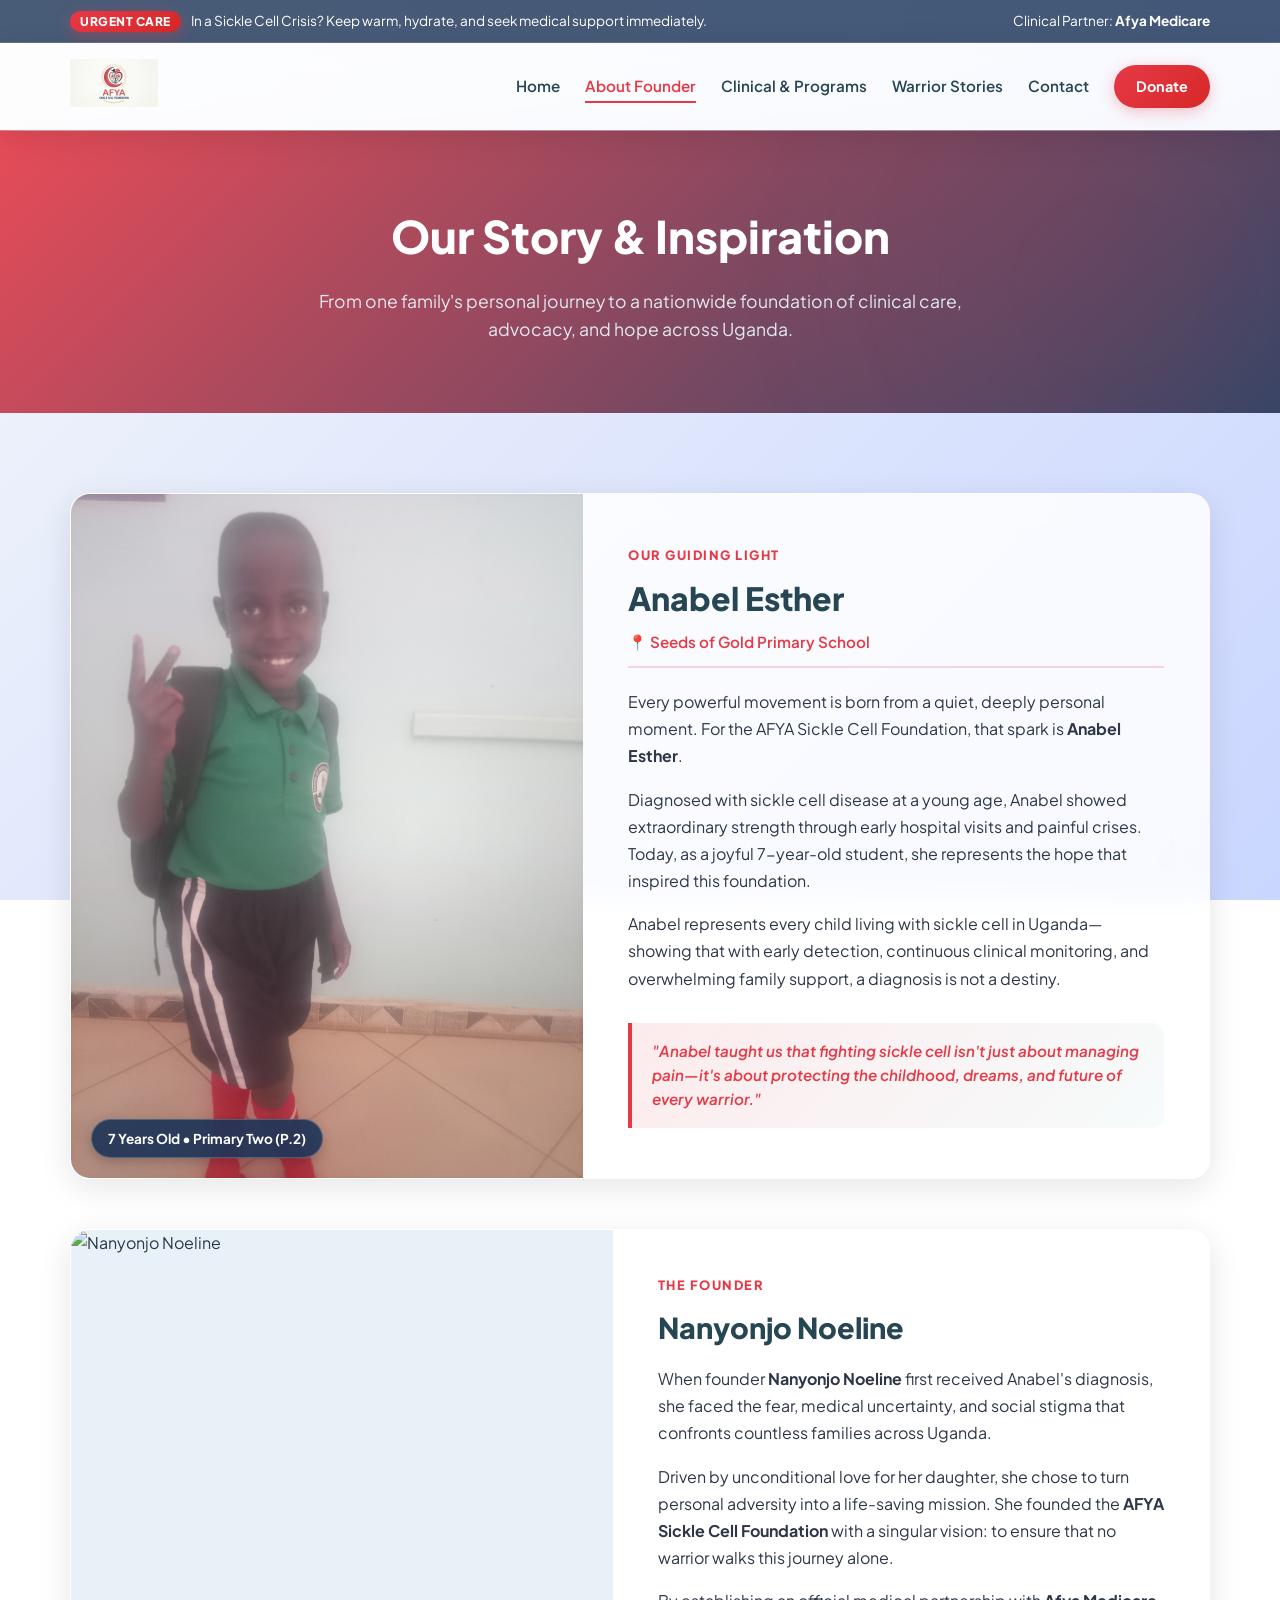
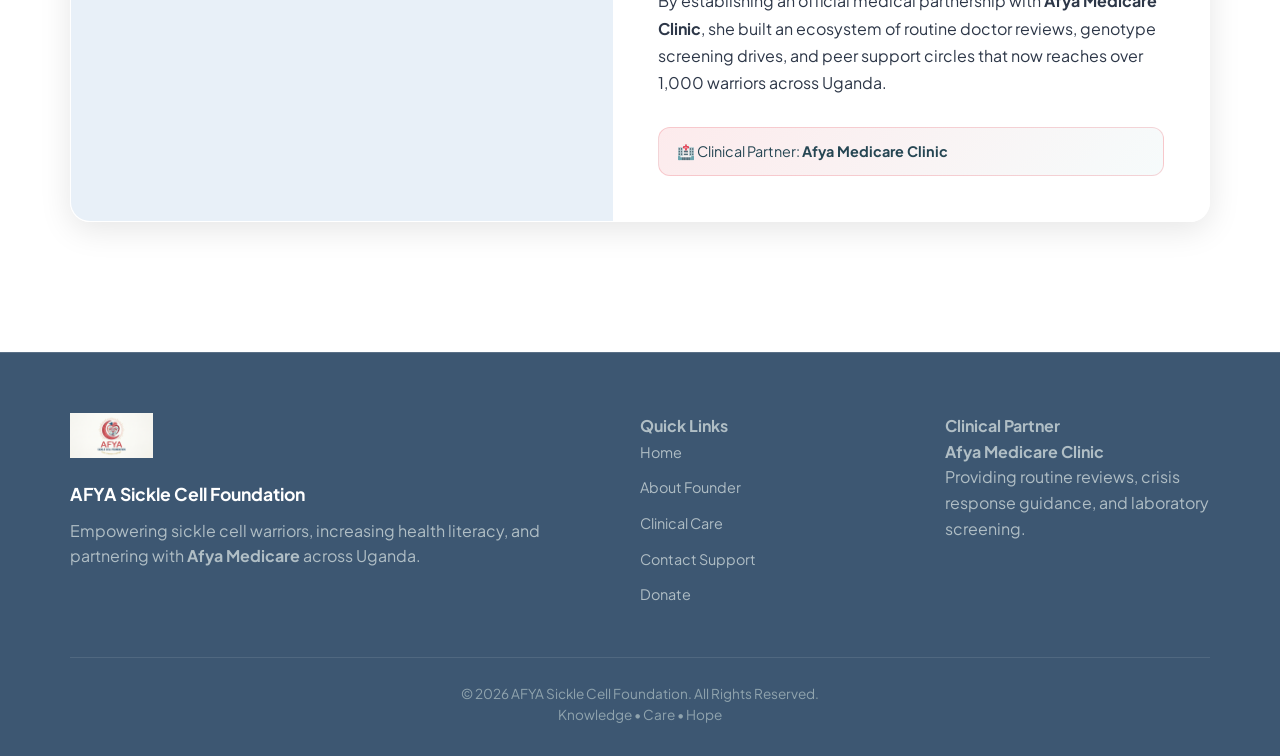
==== commit 33d93c83: "Update about.html" ====
--- a/about.html
+++ b/about.html
@@ -140,7 +140,7 @@
             transition: width 0.3s ease;
         }
 
-        .nav-item:hover::after {
+        .nav-item:hover::after, .nav-item.active::after {
             width: 100%;
         }
 
@@ -165,8 +165,7 @@
            PAGE HERO BANNER
            ========================================== */
         .page-hero {
-            background: linear-gradient(135deg, rgba(230, 57, 70, 0.9), rgba(29, 53, 87, 0.9)), 
-                        url('data:image/svg+xml,<svg xmlns="http://www.w3.org/2000/svg" viewBox="0 0 1200 600"><defs><filter id="noise"><feTurbulence type="fractalNoise" baseFrequency="0.9" numOctaves="4" /></filter></defs><rect width="1200" height="600" fill="%23264653" filter="url(%23noise)" opacity="0.1"/></svg>');
+            background: linear-gradient(135deg, rgba(230, 57, 70, 0.9), rgba(29, 53, 87, 0.9));
             backdrop-filter: blur(8px);
             color: #FFFFFF;
             padding: 70px 0;
@@ -476,7 +475,8 @@
                 <a href="about.html" class="nav-item active">About Founder</a>
                 <a href="programs.html" class="nav-item">Clinical & Programs</a>
                 <a href="stories.html" class="nav-item">Warrior Stories</a>
-                <a href="contact.html" class="btn-nav">Get Connected</a>
+                <a href="contact.html" class="nav-item">Contact</a>
+                <a href="donate.html" class="btn-nav">Donate</a>
             </nav>
         </div>
     </header>
@@ -523,7 +523,7 @@
             <!-- Founder Story -->
             <div class="founders-card">
                 <div class="founders-img-wrap">
-                    <img src="assets/founders.jpg" alt="Founder" class="founders-img">
+                    <img src="assets/founders.jpg" alt="Nanyonjo Noeline" class="founders-img">
                 </div>
                 <div class="founders-content">
                     <span class="section-tag">THE FOUNDER</span>
@@ -563,6 +563,7 @@
                         <li><a href="about.html">About Founder</a></li>
                         <li><a href="programs.html">Clinical Care</a></li>
                         <li><a href="contact.html">Contact Support</a></li>
+                        <li><a href="donate.html">Donate</a></li>
                     </ul>
                 </div>
                 <div class="footer-col">
@@ -578,4 +579,5 @@
     </footer>
 
 </body>
-</html>
+    </html>
+    
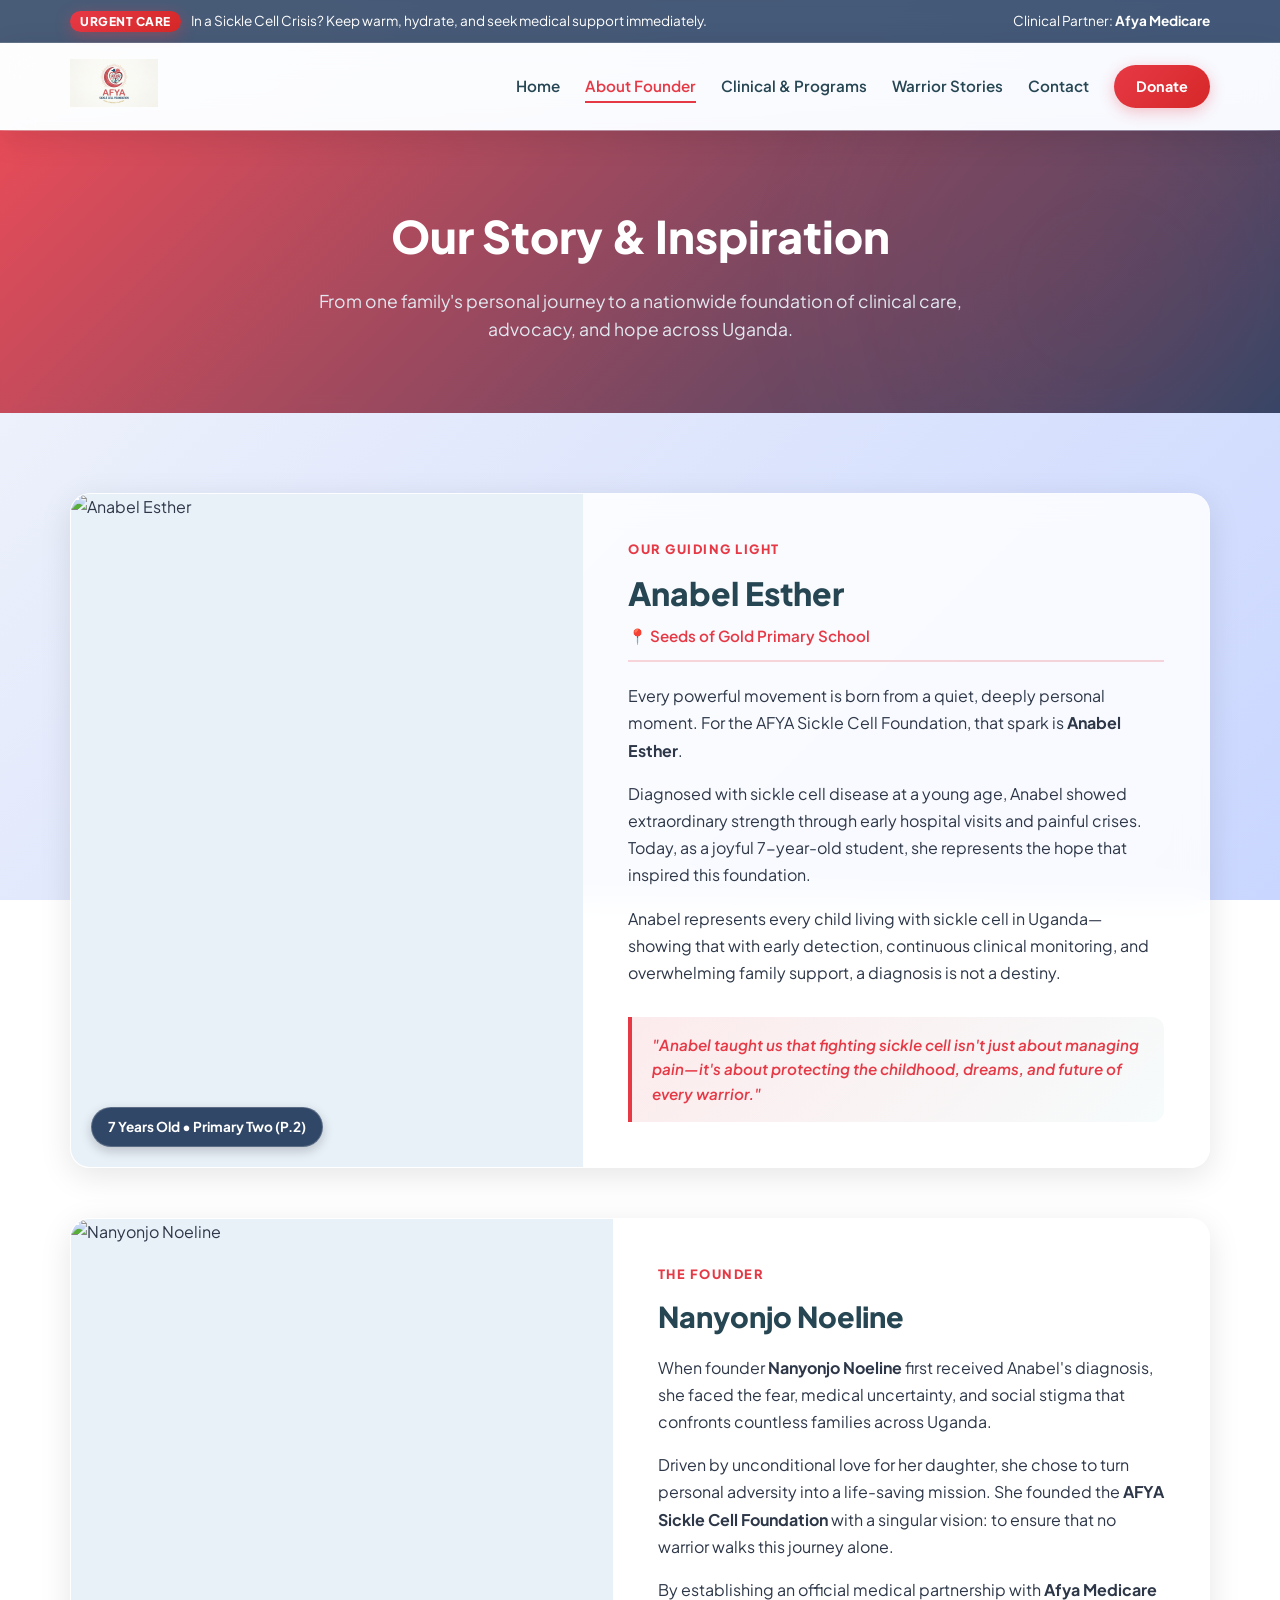
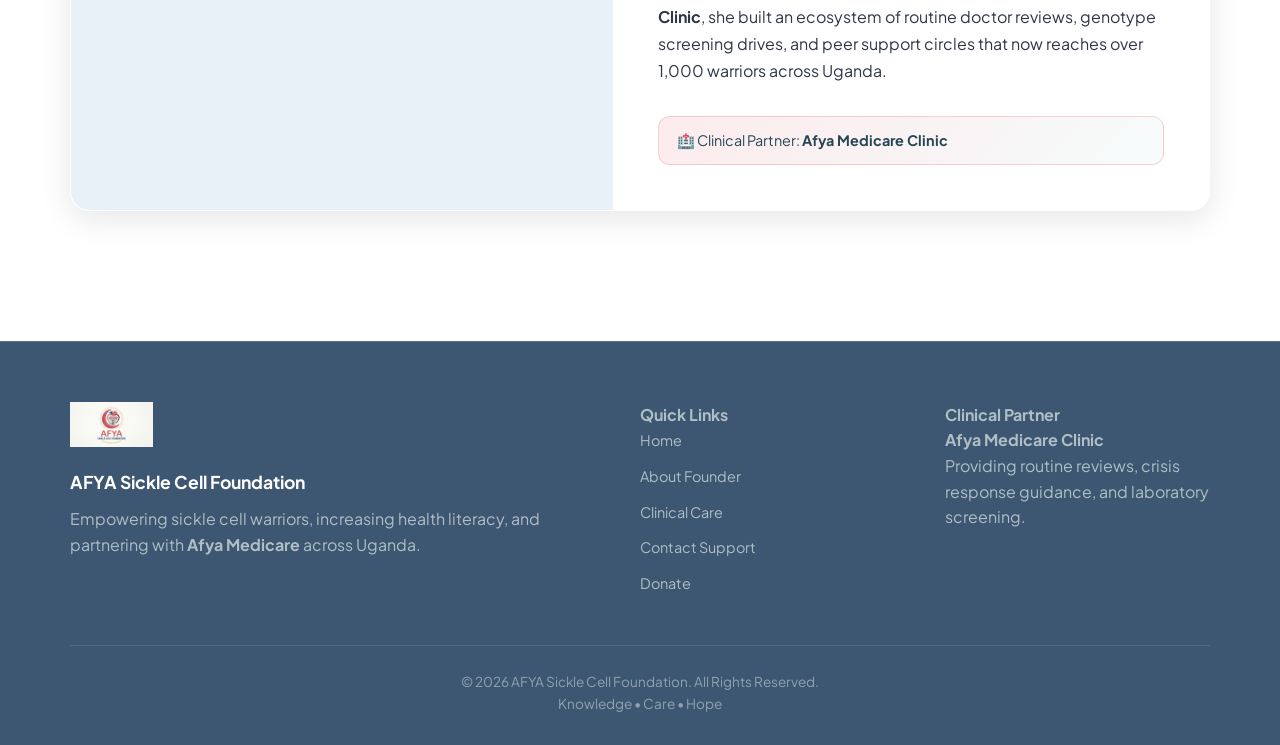
==== commit d709759e: "Update Anabel's image source in about.html" ====
--- a/about.html
+++ b/about.html
@@ -496,7 +496,7 @@
             <!-- Anabel's Story (The Inspiration) -->
             <div class="hero-story-card">
                 <div class="hero-story-img-wrap">
-                    <img src="assets/anabel.jpg" alt="Anabel Esther" class="hero-story-img">
+                    <img src="https://encrypted-tbn0.gstatic.com/licensed-image?q=tbn:ANd9GcT4V8P6_ttAtnJ8hfy-wC3mFjnAzo6PGJzXBdDz5KDz46PfepkAlNPd-yJgzp-grYGl9UFrDwTbivyNDxI" alt="Anabel Esther" class="hero-story-img">
                     <span class="age-badge">7 Years Old • Primary Two (P.2)</span>
                 </div>
                 <div class="hero-story-content">
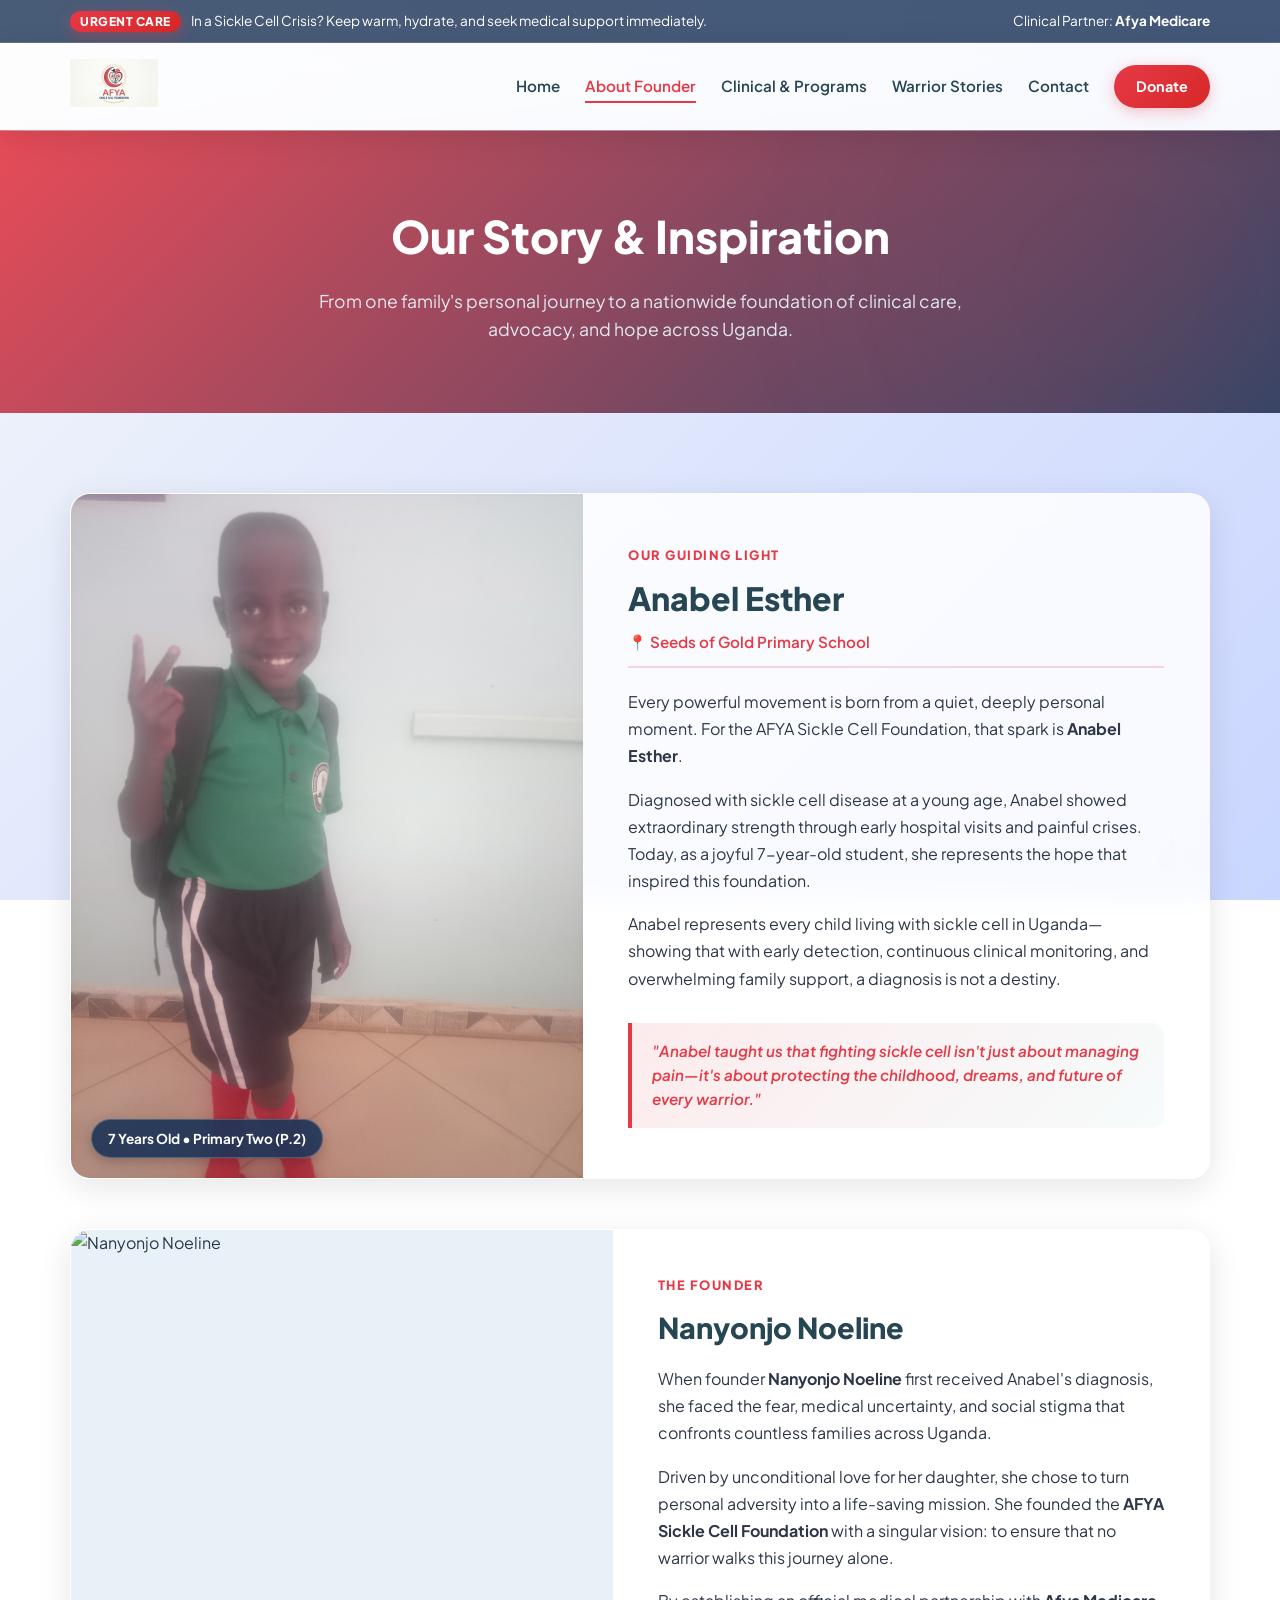
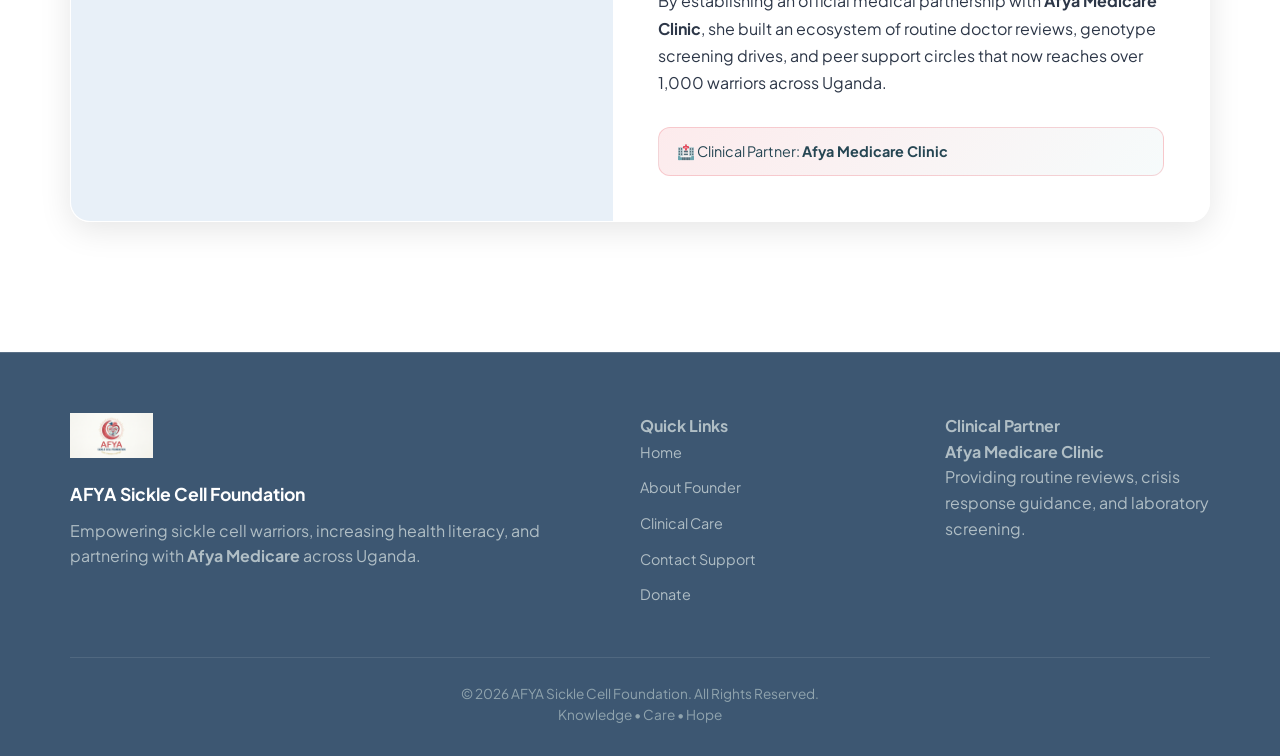
==== commit df51e192: "Update about.html" ====
--- a/about.html
+++ b/about.html
@@ -496,7 +496,7 @@
             <!-- Anabel's Story (The Inspiration) -->
             <div class="hero-story-card">
                 <div class="hero-story-img-wrap">
-                    <img src="https://encrypted-tbn0.gstatic.com/licensed-image?q=tbn:ANd9GcT4V8P6_ttAtnJ8hfy-wC3mFjnAzo6PGJzXBdDz5KDz46PfepkAlNPd-yJgzp-grYGl9UFrDwTbivyNDxI" alt="Anabel Esther" class="hero-story-img">
+                    <img src="assets/anabel.jpg" alt="Anabel Esther" class="hero-story-img">
                     <span class="age-badge">7 Years Old • Primary Two (P.2)</span>
                 </div>
                 <div class="hero-story-content">
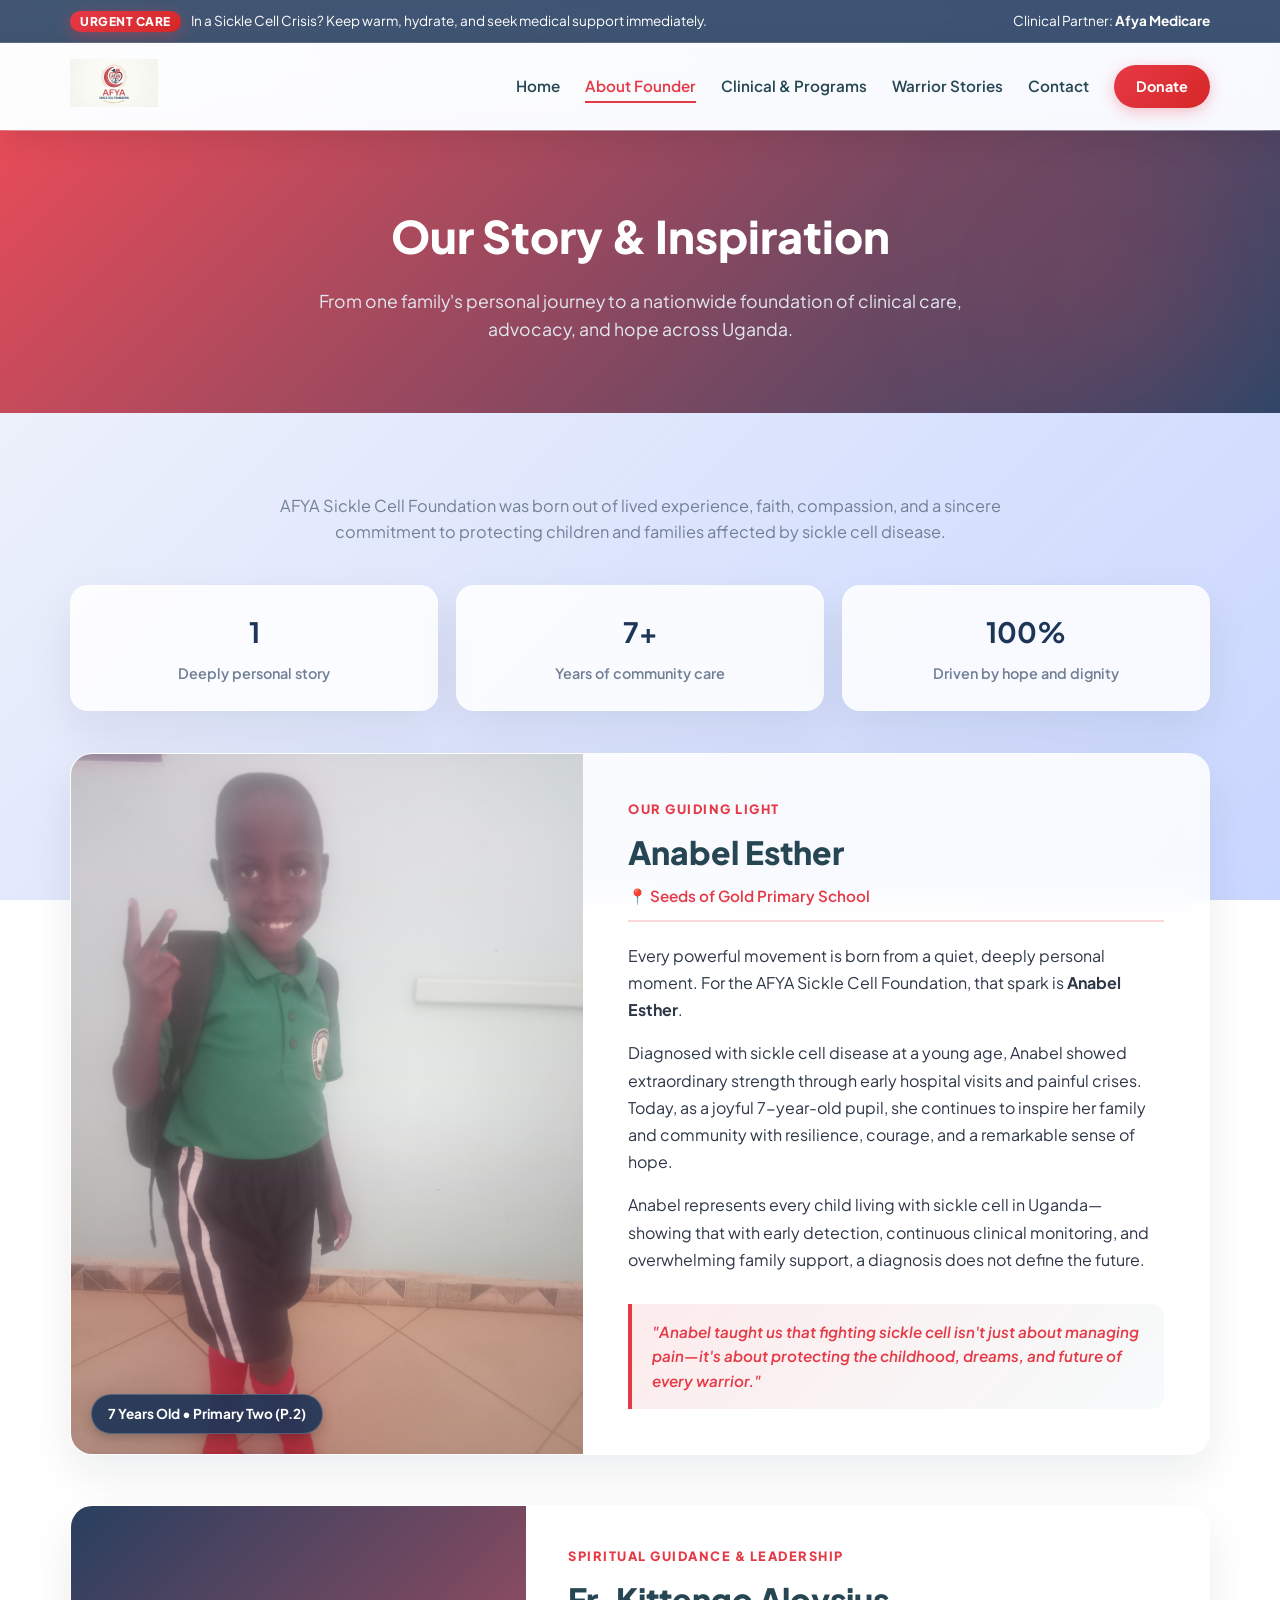
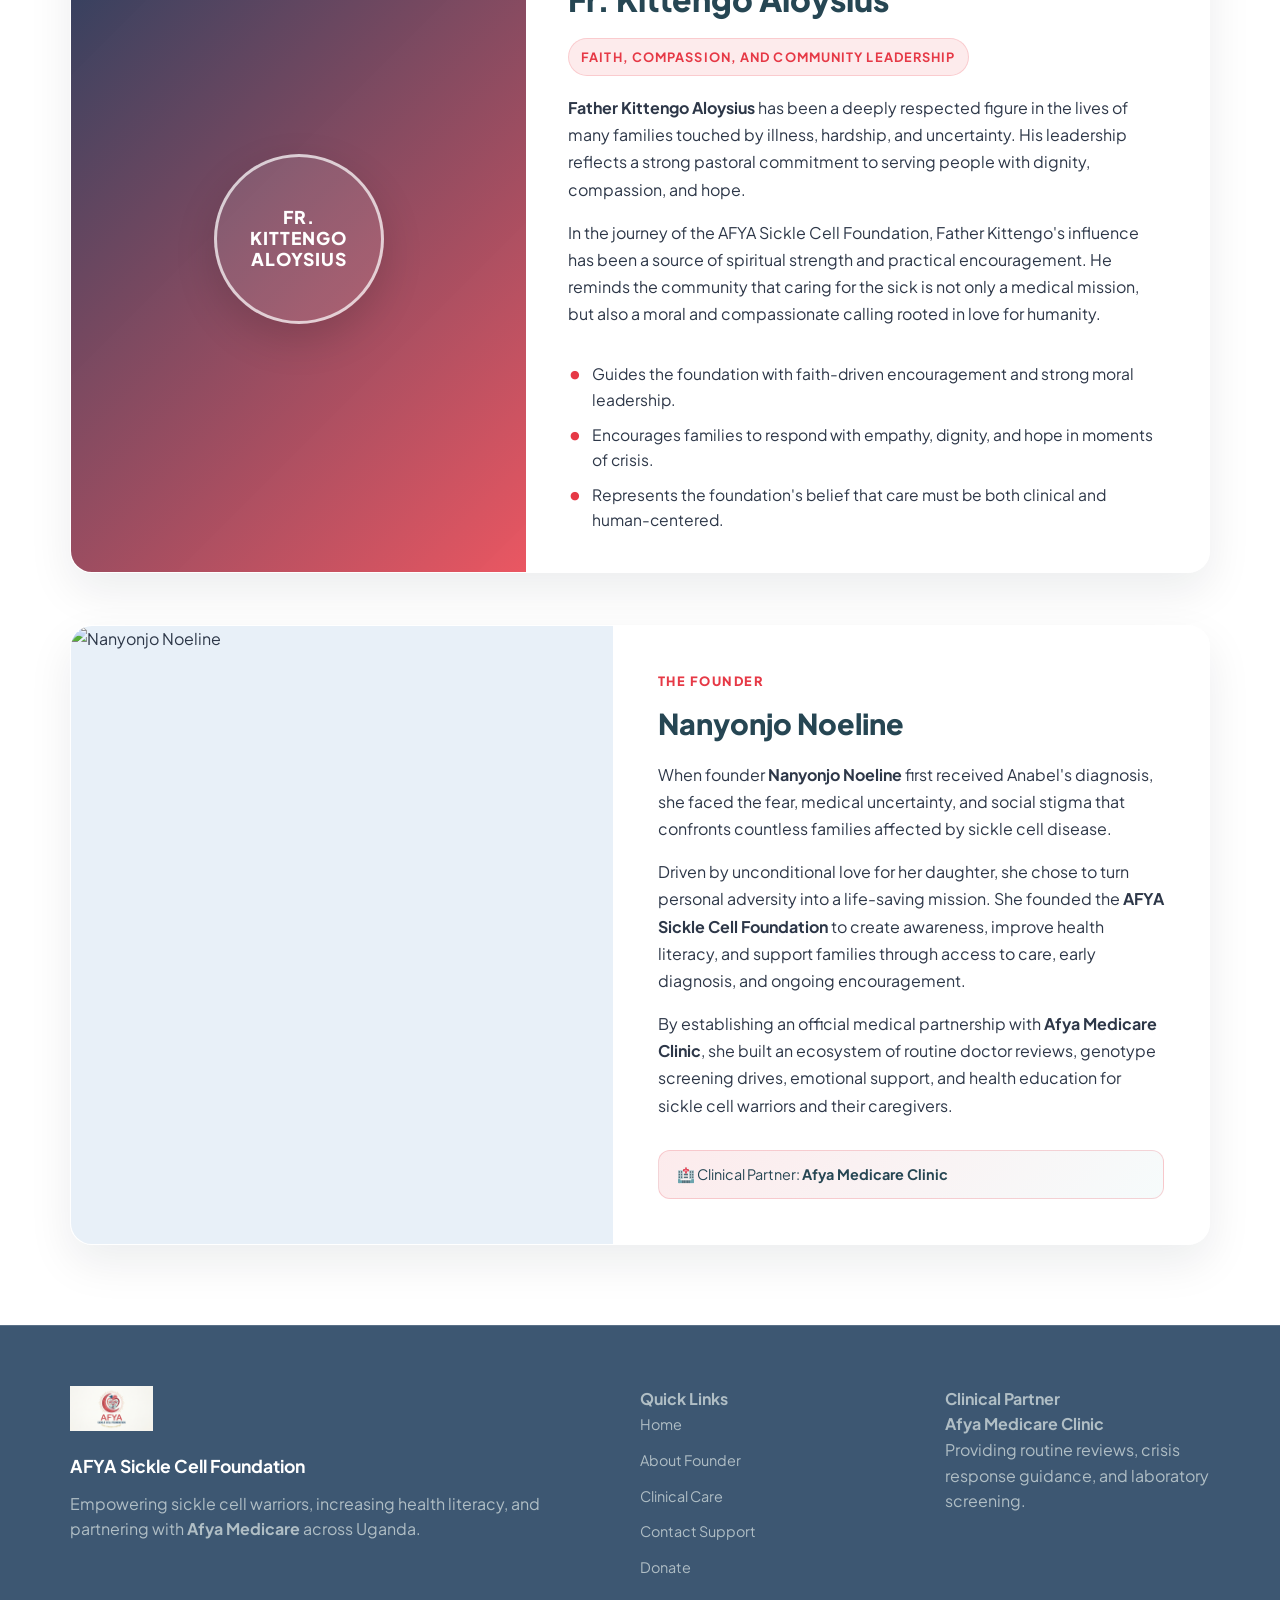
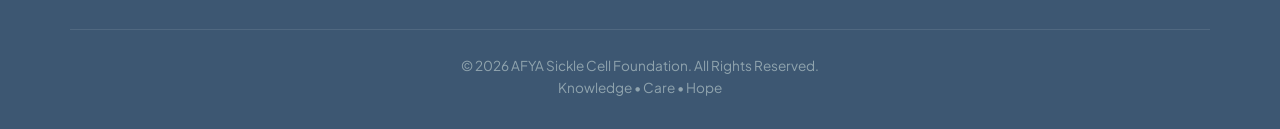
==== commit 80c2e5dc: "Add Father Kittengo Aloysius profile and refresh the About page with a more polished professional la" ====
--- a/about.html
+++ b/about.html
@@ -12,8 +12,8 @@
     
     <style>
         /* ==========================================
-           RESET & CORE STYLES
-           ========================================== */
+            RESET & CORE STYLES
+            ========================================== */
         *, *::before, *::after {
             margin: 0;
             padding: 0;
@@ -30,8 +30,10 @@
             --slate-muted: #718096;
             --bg-gradient: linear-gradient(135deg, #f5f7fa 0%, #c9d6ff 100%);
             --font-main: 'Plus Jakarta Sans', -apple-system, sans-serif;
-            --glass-bg: rgba(255, 255, 255, 0.7);
-            --glass-border: rgba(255, 255, 255, 0.2);
+            --glass-bg: rgba(255, 255, 255, 0.75);
+            --glass-border: rgba(255, 255, 255, 0.25);
+            --shadow-soft: 0 18px 45px rgba(15, 23, 42, 0.08);
+            --shadow-strong: 0 25px 60px rgba(15, 23, 42, 0.12);
         }
 
         body {
@@ -52,10 +54,10 @@
         .text-center { text-align: center; }
 
         /* ==========================================
-           TOP EMERGENCY BAR - GLASSMORPHIC
-           ========================================== */
+            TOP EMERGENCY BAR - GLASSMORPHIC
+            ========================================== */
         .top-bar {
-            background: rgba(29, 53, 87, 0.8);
+            background: rgba(29, 53, 87, 0.83);
             backdrop-filter: blur(10px);
             -webkit-backdrop-filter: blur(10px);
             border-bottom: 1px solid rgba(255, 255, 255, 0.15);
@@ -85,8 +87,8 @@
         }
 
         /* ==========================================
-           HEADER NAVIGATION - GLASSMORPHIC
-           ========================================== */
+            HEADER NAVIGATION - GLASSMORPHIC
+            ========================================== */
         .site-header {
             background: rgba(255, 255, 255, 0.8);
             backdrop-filter: blur(15px);
@@ -162,8 +164,8 @@
         }
 
         /* ==========================================
-           PAGE HERO BANNER
-           ========================================== */
+            PAGE HERO BANNER
+            ========================================== */
         .page-hero {
             background: linear-gradient(135deg, rgba(230, 57, 70, 0.9), rgba(29, 53, 87, 0.9));
             backdrop-filter: blur(8px);
@@ -181,7 +183,7 @@
             right: -10%;
             width: 600px;
             height: 600px;
-            background: radial-gradient(circle, rgba(230, 57, 70, 0.1), transparent);
+            background: radial-gradient(circle, rgba(230, 57, 70, 0.14), transparent 50%);
             border-radius: 50%;
             filter: blur(40px);
         }
@@ -204,10 +206,10 @@
         }
 
         /* ==========================================
-           ABOUT CONTENT & STORY SECTION - GLASSMORPHIC
-           ========================================== */
+            ABOUT CONTENT & STORY SECTION - PROFESSIONAL UPDATE
+            ========================================== */
         .about-section {
-            padding: 80px 0;
+            padding: 80px 0 30px;
         }
 
         .section-tag {
@@ -220,14 +222,50 @@
             margin-bottom: 8px;
         }
 
-        /* FEATURE CARD: ANABEL */
+        .story-intro {
+            max-width: 760px;
+            margin: 0 auto 40px;
+            color: var(--slate-muted);
+            font-size: 1.02rem;
+            text-align: center;
+        }
+
+        .stat-strip {
+            display: grid;
+            grid-template-columns: repeat(3, minmax(180px, 1fr));
+            gap: 18px;
+            margin-bottom: 42px;
+        }
+
+        .stat-box {
+            background: rgba(255,255,255,0.85);
+            border: 1px solid rgba(255,255,255,0.3);
+            border-radius: 18px;
+            box-shadow: var(--shadow-soft);
+            padding: 24px 18px;
+            text-align: center;
+        }
+
+        .stat-box strong {
+            display: block;
+            font-size: 1.75rem;
+            color: var(--secondary);
+            margin-bottom: 5px;
+        }
+
+        .stat-box span {
+            color: var(--slate-muted);
+            font-size: 0.9rem;
+            font-weight: 600;
+        }
+
         .hero-story-card {
             background: rgba(255, 255, 255, 0.85);
             backdrop-filter: blur(15px);
             -webkit-backdrop-filter: blur(15px);
-            border-radius: 20px;
+            border-radius: 22px;
             border: 1px solid rgba(255, 255, 255, 0.3);
-            box-shadow: 0 8px 32px rgba(0, 0, 0, 0.1);
+            box-shadow: var(--shadow-soft);
             display: grid;
             grid-template-columns: 0.9fr 1.1fr;
             overflow: hidden;
@@ -235,15 +273,17 @@
             transition: all 0.3s ease;
         }
 
-        .hero-story-card:hover {
+        .hero-story-card:hover,
+        .founders-card:hover,
+        .family-card:hover {
             transform: translateY(-8px);
-            box-shadow: 0 12px 40px rgba(0, 0, 0, 0.15);
+            box-shadow: var(--shadow-strong);
         }
 
         .hero-story-img-wrap {
             position: relative;
             background-color: #E8F0F8;
-            min-height: 400px;
+            min-height: 420px;
         }
 
         .hero-story-img {
@@ -311,28 +351,115 @@
             backdrop-filter: blur(10px);
         }
 
-        /* FOUNDERS CARD */
+        .family-card {
+            background: rgba(255, 255, 255, 0.85);
+            backdrop-filter: blur(15px);
+            -webkit-backdrop-filter: blur(15px);
+            border-radius: 22px;
+            border: 1px solid rgba(255,255,255,0.3);
+            box-shadow: var(--shadow-soft);
+            display: grid;
+            grid-template-columns: 0.8fr 1.2fr;
+            overflow: hidden;
+            margin-bottom: 52px;
+            transition: all 0.3s ease;
+        }
+
+        .family-portrait {
+            background: linear-gradient(135deg, rgba(29,53,87,0.95), rgba(230,57,70,0.85));
+            min-height: 320px;
+            display: flex;
+            align-items: center;
+            justify-content: center;
+            padding: 24px;
+        }
+
+        .portrait-badge {
+            width: 170px;
+            height: 170px;
+            border-radius: 50%;
+            border: 3px solid rgba(255,255,255,0.7);
+            background: rgba(255,255,255,0.1);
+            display: flex;
+            align-items: center;
+            justify-content: center;
+            text-align: center;
+            color: #FFFFFF;
+            font-weight: 800;
+            letter-spacing: 1px;
+            line-height: 1.2;
+            font-size: 1.1rem;
+            box-shadow: 0 15px 40px rgba(0, 0, 0, 0.15);
+        }
+
+        .family-content {
+            padding: 40px 42px;
+            display: flex;
+            flex-direction: column;
+            justify-content: center;
+        }
+
+        .family-content h2 {
+            font-size: 2rem;
+            color: var(--navy);
+            font-weight: 800;
+            margin-bottom: 12px;
+        }
+
+        .role-label {
+            display: inline-block;
+            background: rgba(230,57,70,0.1);
+            color: var(--primary);
+            border: 1px solid rgba(230,57,70,0.18);
+            border-radius: 999px;
+            font-size: 0.8rem;
+            font-weight: 700;
+            letter-spacing: 1.1px;
+            text-transform: uppercase;
+            padding: 8px 12px;
+            margin-bottom: 18px;
+            width: fit-content;
+        }
+
+        .info-list {
+            margin-top: 18px;
+            list-style: none;
+            display: grid;
+            gap: 10px;
+        }
+
+        .info-list li {
+            display: flex;
+            align-items: flex-start;
+            gap: 10px;
+            color: var(--slate-text);
+            font-size: 0.98rem;
+        }
+
+        .info-list li::before {
+            content: '•';
+            color: var(--primary);
+            font-size: 1.6rem;
+            line-height: 1;
+            margin-top: -2px;
+        }
+
         .founders-card {
             background: rgba(255, 255, 255, 0.85);
             backdrop-filter: blur(15px);
             -webkit-backdrop-filter: blur(15px);
-            border-radius: 20px;
+            border-radius: 22px;
             border: 1px solid rgba(255, 255, 255, 0.3);
             display: grid;
             grid-template-columns: 1fr 1.1fr;
             overflow: hidden;
-            box-shadow: 0 8px 32px rgba(0, 0, 0, 0.1);
+            box-shadow: var(--shadow-soft);
             margin-bottom: 50px;
             transition: all 0.3s ease;
         }
 
-        .founders-card:hover {
-            transform: translateY(-8px);
-            box-shadow: 0 12px 40px rgba(0, 0, 0, 0.15);
-        }
-
         .founders-img-wrap {
-            min-height: 350px;
+            min-height: 360px;
             background-color: #E8F0F8;
         }
 
@@ -370,8 +497,8 @@
         }
 
         /* ==========================================
-           FOOTER - GLASSMORPHIC
-           ========================================== */
+            FOOTER - GLASSMORPHIC
+            ========================================== */
         .site-footer {
             background: rgba(41, 69, 99, 0.9);
             backdrop-filter: blur(15px);
@@ -429,17 +556,22 @@
 
         /* RESPONSIVE BREAKPOINTS */
         @media (max-width: 850px) {
-            .hero-story-card, .founders-card, .footer-grid {
+            .hero-story-card, .family-card, .founders-card, .footer-grid, .stat-strip {
                 grid-template-columns: 1fr;
             }
-            .hero-story-img-wrap, .founders-img-wrap {
+            .hero-story-img-wrap, .founders-img-wrap, .family-portrait {
                 min-height: 280px;
             }
-            .hero-story-content, .founders-content {
+            .hero-story-content, .founders-content, .family-content {
                 padding: 25px;
             }
             .page-hero h1 {
                 font-size: 2.2rem;
+            }
+            .main-nav {
+                gap: 12px;
+                flex-wrap: wrap;
+                justify-content: center;
             }
         }
 
@@ -492,6 +624,24 @@
     <!-- About Content Section -->
     <section class="about-section">
         <div class="container">
+            <p class="story-intro">
+                AFYA Sickle Cell Foundation was born out of lived experience, faith, compassion, and a sincere commitment to protecting children and families affected by sickle cell disease.
+            </p>
+
+            <div class="stat-strip">
+                <div class="stat-box">
+                    <strong>1</strong>
+                    <span>Deeply personal story</span>
+                </div>
+                <div class="stat-box">
+                    <strong>7+</strong>
+                    <span>Years of community care</span>
+                </div>
+                <div class="stat-box">
+                    <strong>100%</strong>
+                    <span>Driven by hope and dignity</span>
+                </div>
+            </div>
             
             <!-- Anabel's Story (The Inspiration) -->
             <div class="hero-story-card">
@@ -508,15 +658,40 @@
                         Every powerful movement is born from a quiet, deeply personal moment. For the AFYA Sickle Cell Foundation, that spark is <strong>Anabel Esther</strong>.
                     </p>
                     <p class="story-p">
-                        Diagnosed with sickle cell disease at a young age, Anabel showed extraordinary strength through early hospital visits and painful crises. Today, as a joyful 7-year-old student, she represents the hope that inspired this foundation.
+                        Diagnosed with sickle cell disease at a young age, Anabel showed extraordinary strength through early hospital visits and painful crises. Today, as a joyful 7-year-old pupil, she continues to inspire her family and community with resilience, courage, and a remarkable sense of hope.
                     </p>
                     <p class="story-p">
-                        Anabel represents every child living with sickle cell in Uganda—showing that with early detection, continuous clinical monitoring, and overwhelming family support, a diagnosis is not a destiny.
+                        Anabel represents every child living with sickle cell in Uganda—showing that with early detection, continuous clinical monitoring, and overwhelming family support, a diagnosis does not define the future.
                     </p>
 
                     <div class="quote-box">
                         "Anabel taught us that fighting sickle cell isn't just about managing pain—it's about protecting the childhood, dreams, and future of every warrior."
                     </div>
+                </div>
+            </div>
+
+            <!-- Father Kittengo Aloysius -->
+            <div class="family-card">
+                <div class="family-portrait">
+                    <div class="portrait-badge">FR.<br>KITTENGO<br>ALOYSIUS</div>
+                </div>
+                <div class="family-content">
+                    <span class="section-tag">SPIRITUAL GUIDANCE & LEADERSHIP</span>
+                    <h2>Fr. Kittengo Aloysius</h2>
+                    <span class="role-label">Faith, compassion, and community leadership</span>
+
+                    <p class="story-p">
+                        <strong>Father Kittengo Aloysius</strong> has been a deeply respected figure in the lives of many families touched by illness, hardship, and uncertainty. His leadership reflects a strong pastoral commitment to serving people with dignity, compassion, and hope.
+                    </p>
+                    <p class="story-p">
+                        In the journey of the AFYA Sickle Cell Foundation, Father Kittengo's influence has been a source of spiritual strength and practical encouragement. He reminds the community that caring for the sick is not only a medical mission, but also a moral and compassionate calling rooted in love for humanity.
+                    </p>
+
+                    <ul class="info-list">
+                        <li>Guides the foundation with faith-driven encouragement and strong moral leadership.</li>
+                        <li>Encourages families to respond with empathy, dignity, and hope in moments of crisis.</li>
+                        <li>Represents the foundation's belief that care must be both clinical and human-centered.</li>
+                    </ul>
                 </div>
             </div>
 
@@ -529,13 +704,13 @@
                     <span class="section-tag">THE FOUNDER</span>
                     <h2>Nanyonjo Noeline</h2>
                     <p class="story-p">
-                        When founder <strong>Nanyonjo Noeline</strong> first received Anabel's diagnosis, she faced the fear, medical uncertainty, and social stigma that confronts countless families across Uganda.
+                        When founder <strong>Nanyonjo Noeline</strong> first received Anabel's diagnosis, she faced the fear, medical uncertainty, and social stigma that confronts countless families affected by sickle cell disease.
                     </p>
                     <p class="story-p">
-                        Driven by unconditional love for her daughter, she chose to turn personal adversity into a life-saving mission. She founded the <strong>AFYA Sickle Cell Foundation</strong> with a singular vision: to ensure that no warrior walks this journey alone.
+                        Driven by unconditional love for her daughter, she chose to turn personal adversity into a life-saving mission. She founded the <strong>AFYA Sickle Cell Foundation</strong> to create awareness, improve health literacy, and support families through access to care, early diagnosis, and ongoing encouragement.
                     </p>
                     <p class="story-p">
-                        By establishing an official medical partnership with <strong>Afya Medicare Clinic</strong>, she built an ecosystem of routine doctor reviews, genotype screening drives, and peer support circles that now reaches over 1,000 warriors across Uganda.
+                        By establishing an official medical partnership with <strong>Afya Medicare Clinic</strong>, she built an ecosystem of routine doctor reviews, genotype screening drives, emotional support, and health education for sickle cell warriors and their caregivers.
                     </p>
 
                     <div class="partner-pill">
@@ -579,5 +754,4 @@
     </footer>
 
 </body>
-    </html>
-    
+</html>
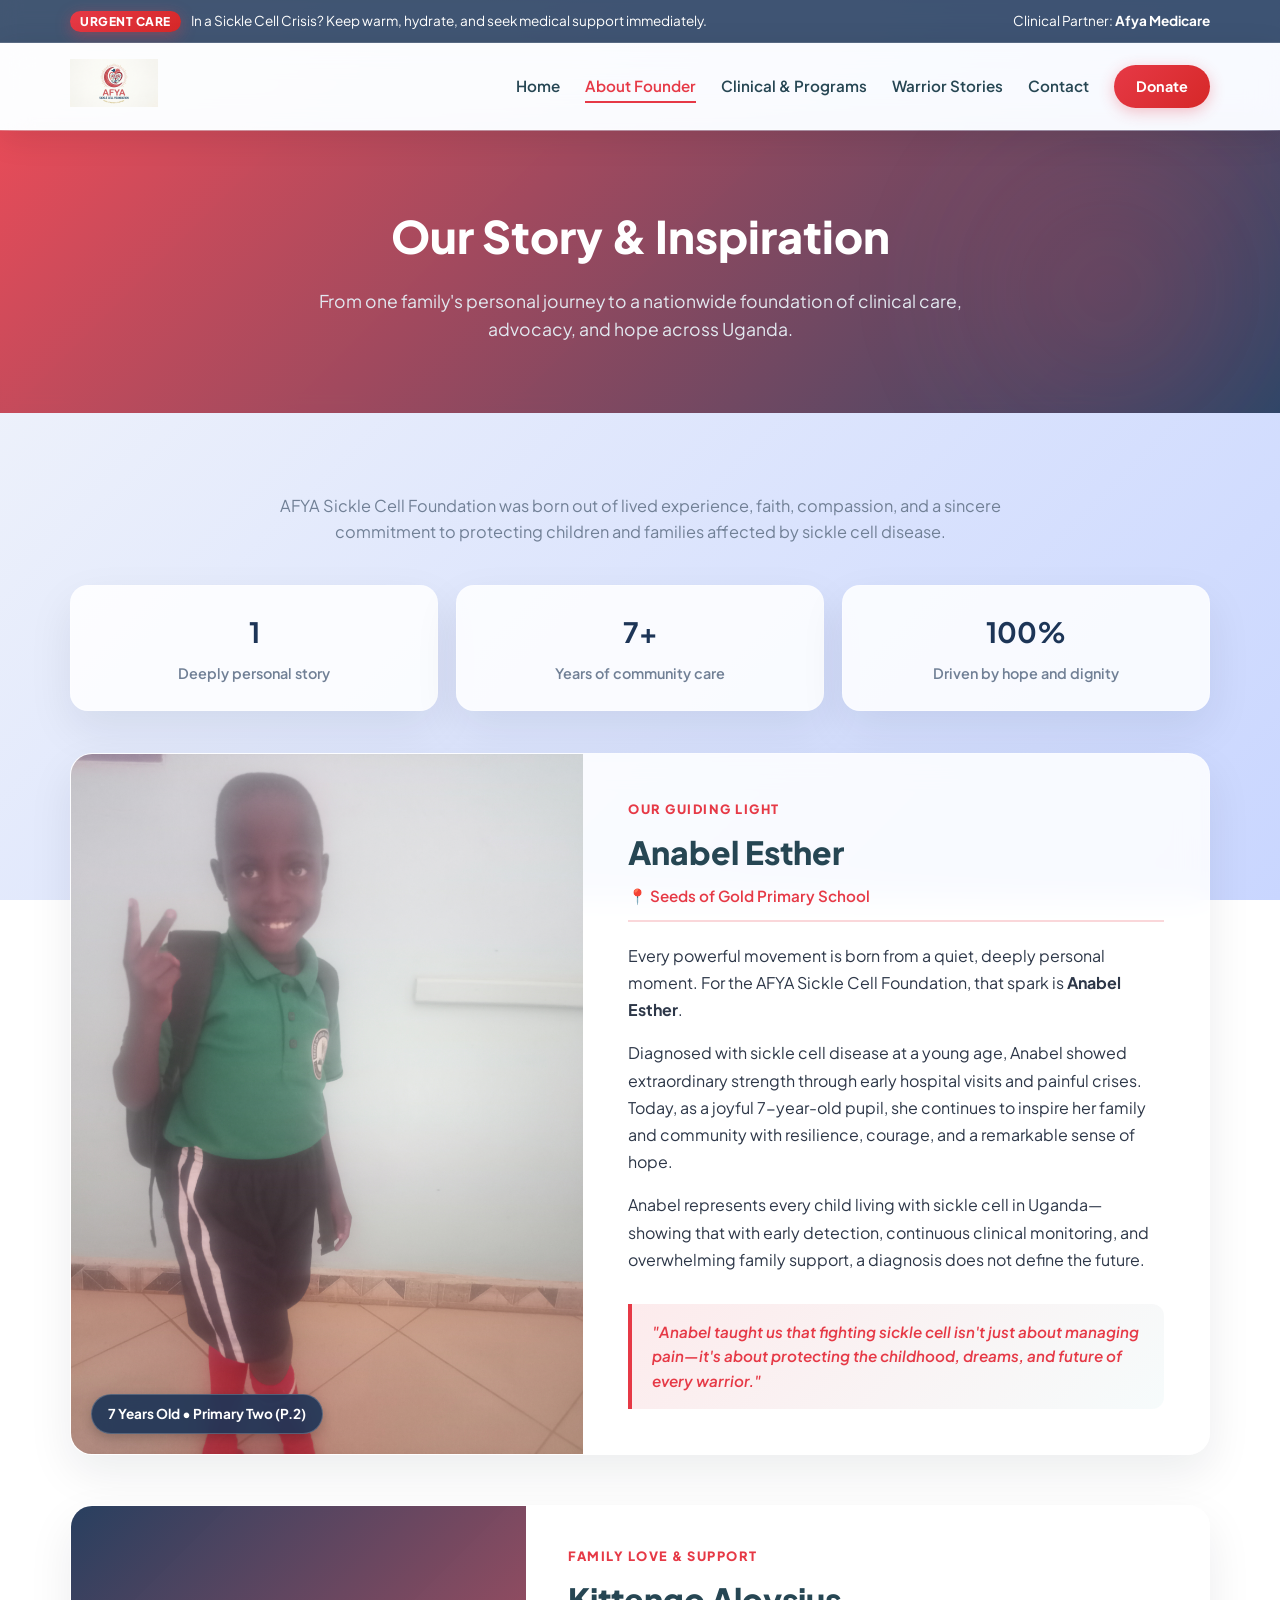
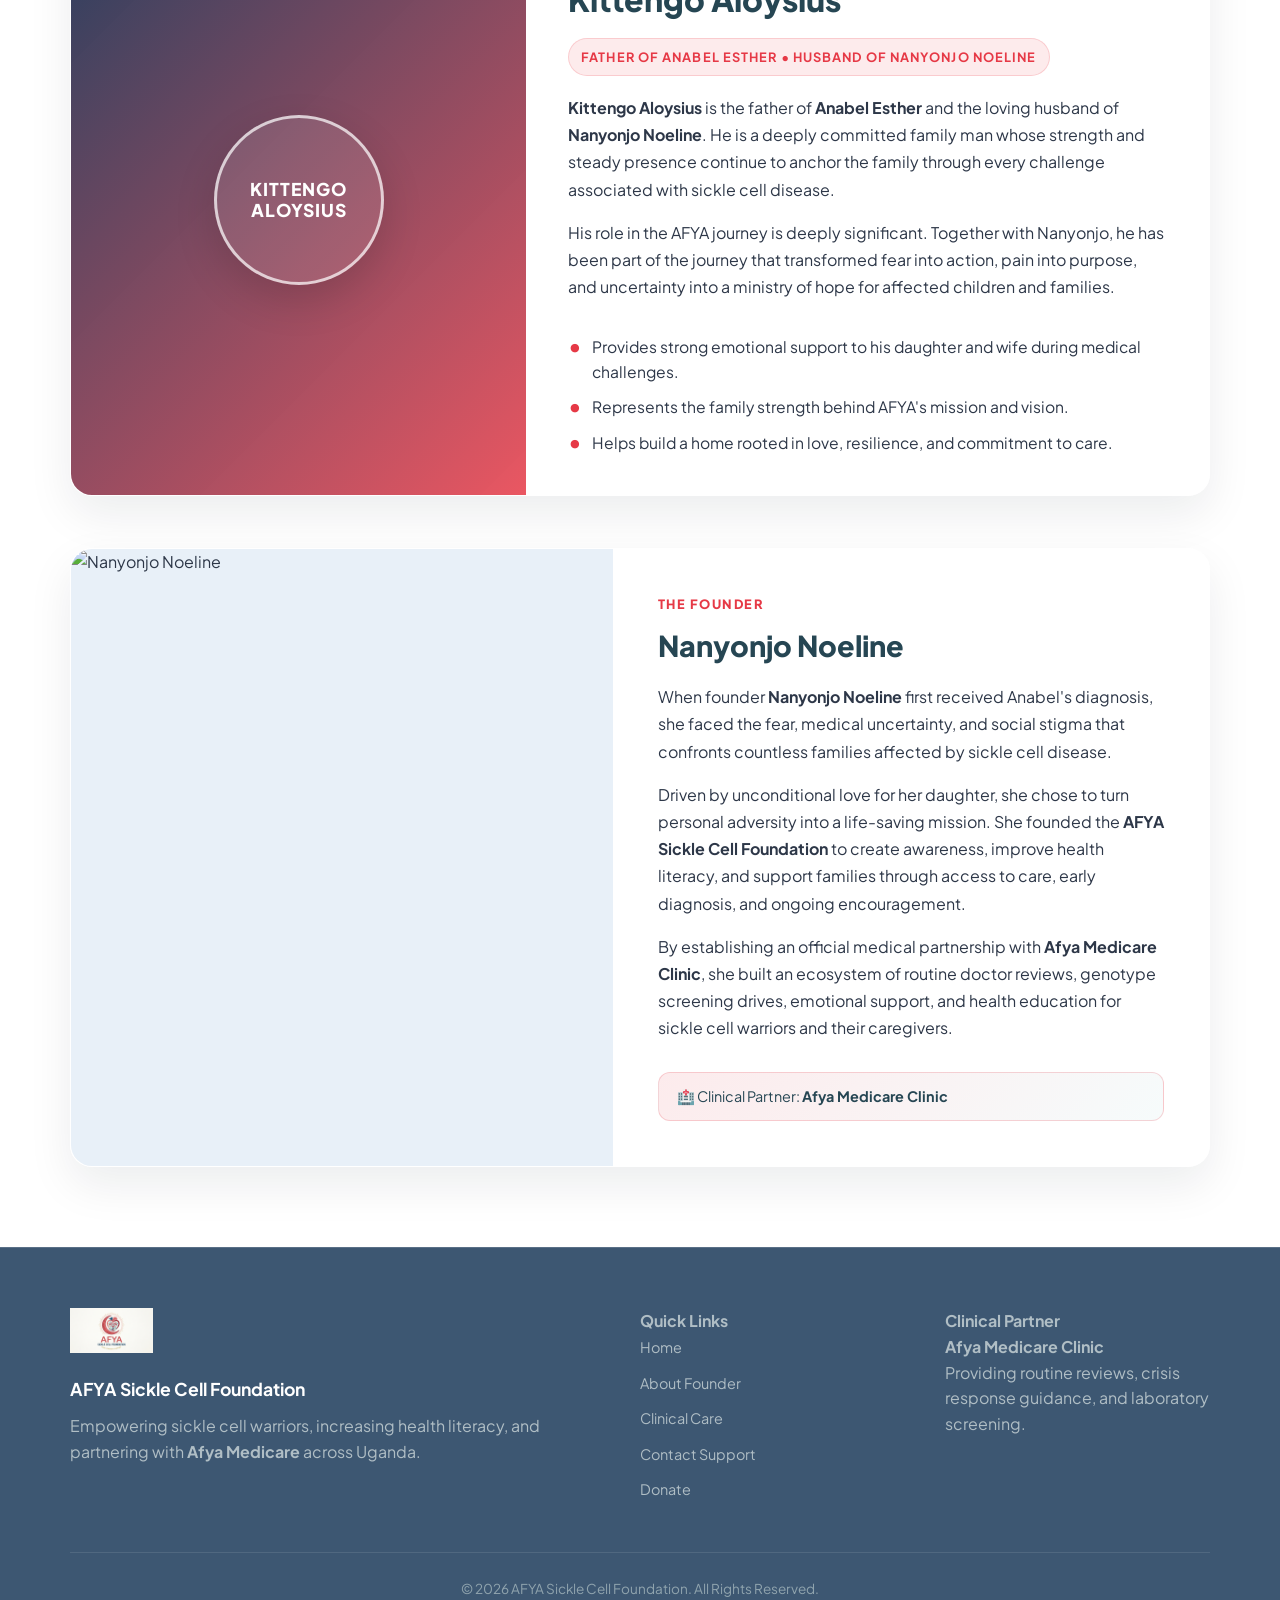
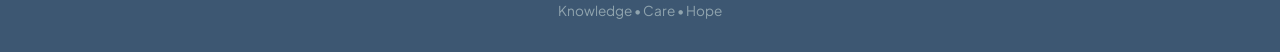
==== commit 860666fd: "Correct the About page to reflect that Kittengo Aloysius is Anabel's father and Nanyonjo's husband, " ====
--- a/about.html
+++ b/about.html
@@ -670,27 +670,27 @@
                 </div>
             </div>
 
-            <!-- Father Kittengo Aloysius -->
+            <!-- Family Story -->
             <div class="family-card">
                 <div class="family-portrait">
-                    <div class="portrait-badge">FR.<br>KITTENGO<br>ALOYSIUS</div>
+                    <div class="portrait-badge">KITTENGO<br>ALOYSIUS</div>
                 </div>
                 <div class="family-content">
-                    <span class="section-tag">SPIRITUAL GUIDANCE & LEADERSHIP</span>
-                    <h2>Fr. Kittengo Aloysius</h2>
-                    <span class="role-label">Faith, compassion, and community leadership</span>
+                    <span class="section-tag">FAMILY LOVE & SUPPORT</span>
+                    <h2>Kittengo Aloysius</h2>
+                    <span class="role-label">Father of Anabel Esther • Husband of Nanyonjo Noeline</span>
 
                     <p class="story-p">
-                        <strong>Father Kittengo Aloysius</strong> has been a deeply respected figure in the lives of many families touched by illness, hardship, and uncertainty. His leadership reflects a strong pastoral commitment to serving people with dignity, compassion, and hope.
+                        <strong>Kittengo Aloysius</strong> is the father of <strong>Anabel Esther</strong> and the loving husband of <strong>Nanyonjo Noeline</strong>. He is a deeply committed family man whose strength and steady presence continue to anchor the family through every challenge associated with sickle cell disease.
                     </p>
                     <p class="story-p">
-                        In the journey of the AFYA Sickle Cell Foundation, Father Kittengo's influence has been a source of spiritual strength and practical encouragement. He reminds the community that caring for the sick is not only a medical mission, but also a moral and compassionate calling rooted in love for humanity.
+                        His role in the AFYA journey is deeply significant. Together with Nanyonjo, he has been part of the journey that transformed fear into action, pain into purpose, and uncertainty into a ministry of hope for affected children and families.
                     </p>
 
                     <ul class="info-list">
-                        <li>Guides the foundation with faith-driven encouragement and strong moral leadership.</li>
-                        <li>Encourages families to respond with empathy, dignity, and hope in moments of crisis.</li>
-                        <li>Represents the foundation's belief that care must be both clinical and human-centered.</li>
+                        <li>Provides strong emotional support to his daughter and wife during medical challenges.</li>
+                        <li>Represents the family strength behind AFYA's mission and vision.</li>
+                        <li>Helps build a home rooted in love, resilience, and commitment to care.</li>
                     </ul>
                 </div>
             </div>
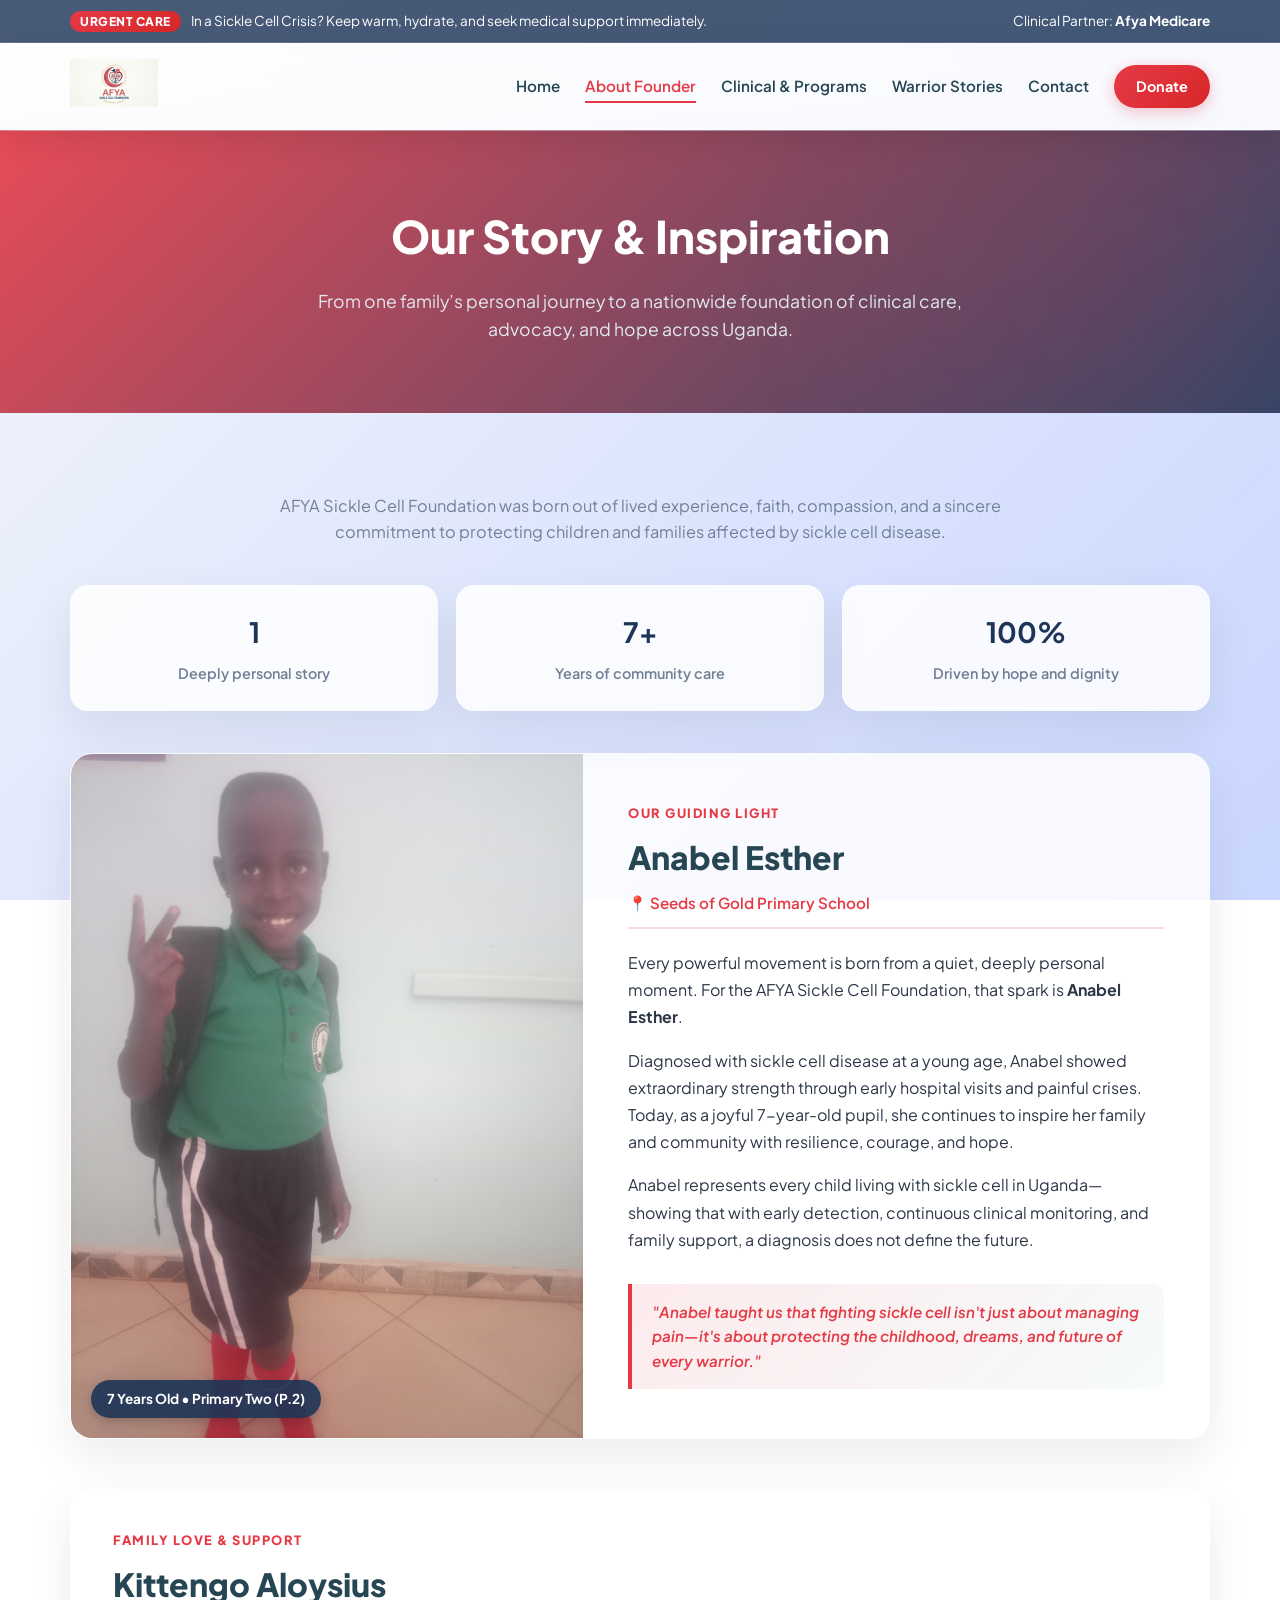
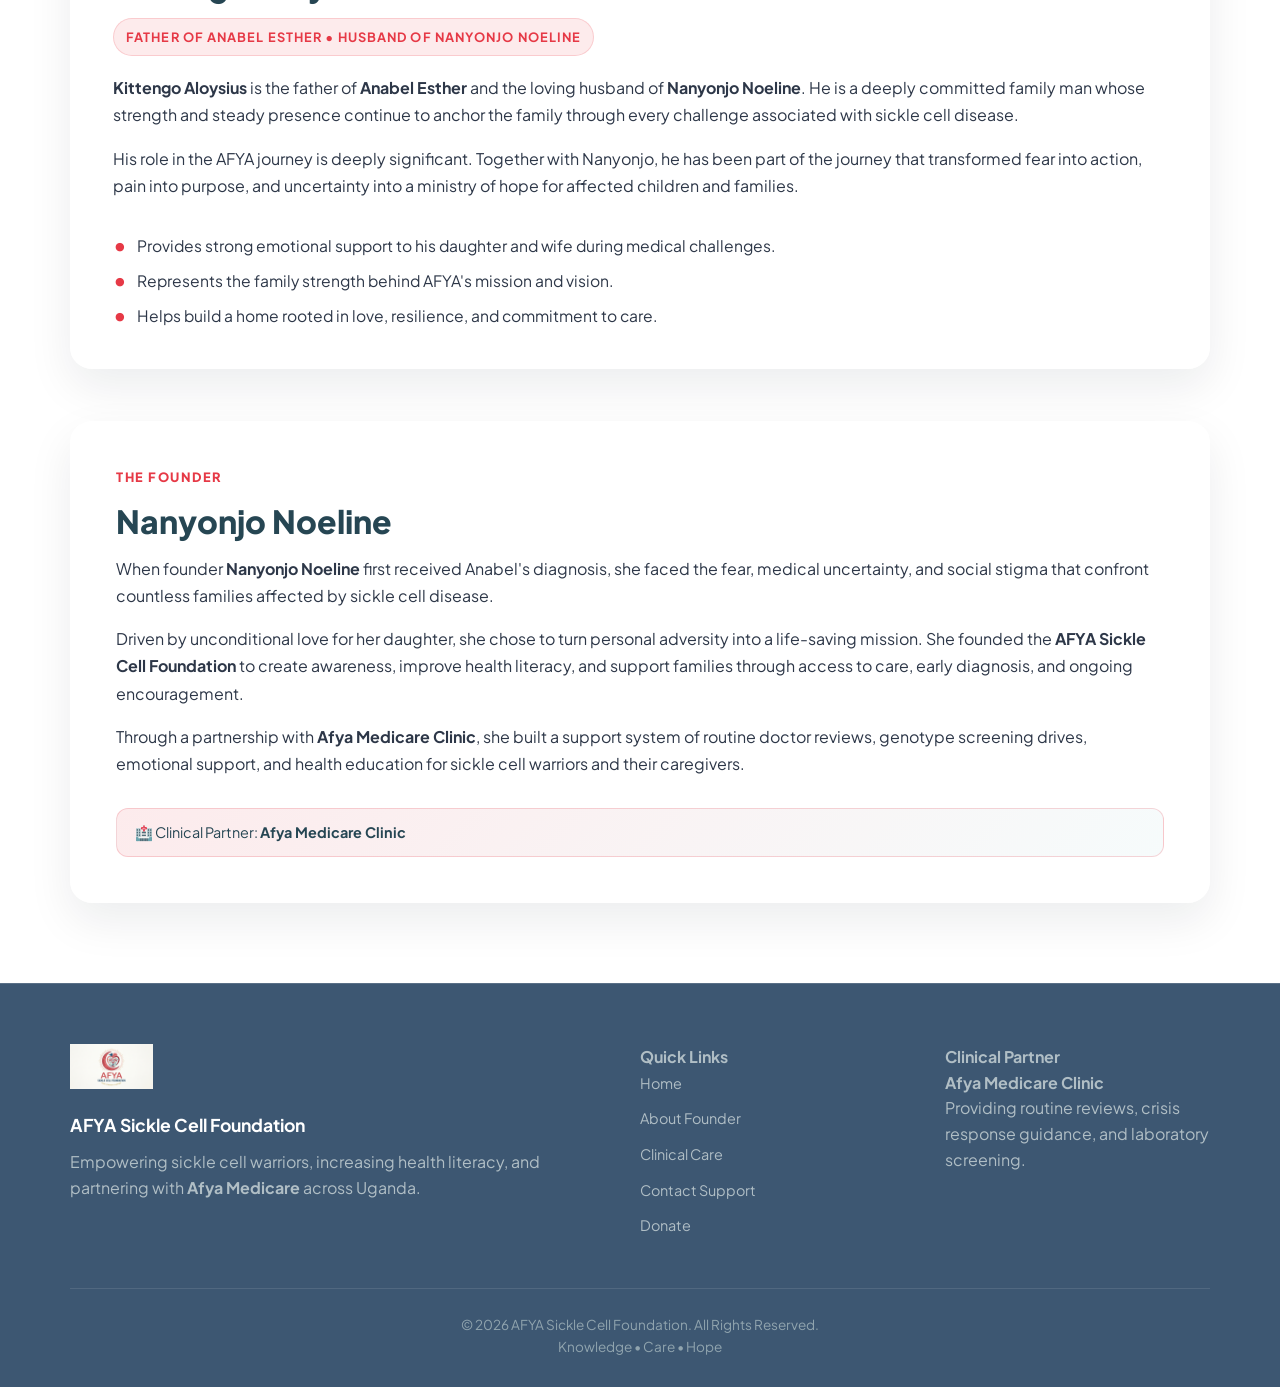
==== commit bdbe1a32: "Load the AFYA assistant script on the About page so the floating assistant also appears there" ====
--- a/about.html
+++ b/about.html
@@ -4,22 +4,11 @@
     <meta charset="UTF-8">
     <meta name="viewport" content="width=device-width, initial-scale=1.0">
     <title>About Our Founder & Story | AFYA Sickle Cell Foundation</title>
-    
-    <!-- Google Fonts -->
     <link rel="preconnect" href="https://fonts.googleapis.com">
     <link rel="preconnect" href="https://fonts.gstatic.com" crossorigin>
     <link href="https://fonts.googleapis.com/css2?family=Plus+Jakarta+Sans:wght@400;500;600;700;800&display=swap" rel="stylesheet">
-    
     <style>
-        /* ==========================================
-            RESET & CORE STYLES
-            ========================================== */
-        *, *::before, *::after {
-            margin: 0;
-            padding: 0;
-            box-sizing: border-box;
-        }
-
+        *, *::before, *::after { margin: 0; padding: 0; box-sizing: border-box; }
         :root {
             --primary: #E63946;
             --secondary: #1D3557;
@@ -30,578 +19,79 @@
             --slate-muted: #718096;
             --bg-gradient: linear-gradient(135deg, #f5f7fa 0%, #c9d6ff 100%);
             --font-main: 'Plus Jakarta Sans', -apple-system, sans-serif;
-            --glass-bg: rgba(255, 255, 255, 0.75);
-            --glass-border: rgba(255, 255, 255, 0.25);
-            --shadow-soft: 0 18px 45px rgba(15, 23, 42, 0.08);
-            --shadow-strong: 0 25px 60px rgba(15, 23, 42, 0.12);
         }
-
-        body {
-            font-family: var(--font-main);
-            color: var(--slate-text);
-            background: var(--bg-gradient);
-            background-attachment: fixed;
-            line-height: 1.6;
-            min-height: 100vh;
-        }
-
-        .container {
-            width: 90%;
-            max-width: 1140px;
-            margin: 0 auto;
-        }
-
-        .text-center { text-align: center; }
-
-        /* ==========================================
-            TOP EMERGENCY BAR - GLASSMORPHIC
-            ========================================== */
-        .top-bar {
-            background: rgba(29, 53, 87, 0.83);
-            backdrop-filter: blur(10px);
-            -webkit-backdrop-filter: blur(10px);
-            border-bottom: 1px solid rgba(255, 255, 255, 0.15);
-            color: #FFFFFF;
-            padding: 10px 0;
-            font-size: 0.85rem;
-        }
-
-        .top-bar-flex {
-            display: flex;
-            justify-content: space-between;
-            align-items: center;
-            flex-wrap: wrap;
-            gap: 10px;
-        }
-
-        .emergency-badge {
-            background: linear-gradient(135deg, var(--primary), #D62828);
-            color: #FFFFFF;
-            padding: 3px 10px;
-            border-radius: 20px;
-            font-weight: 800;
-            font-size: 0.75rem;
-            margin-right: 8px;
-            letter-spacing: 0.5px;
-            box-shadow: 0 4px 15px rgba(230, 57, 70, 0.4);
-        }
-
-        /* ==========================================
-            HEADER NAVIGATION - GLASSMORPHIC
-            ========================================== */
-        .site-header {
-            background: rgba(255, 255, 255, 0.8);
-            backdrop-filter: blur(15px);
-            -webkit-backdrop-filter: blur(15px);
-            border-bottom: 1px solid rgba(255, 255, 255, 0.3);
-            padding: 16px 0;
-            position: sticky;
-            top: 0;
-            z-index: 1000;
-            box-shadow: 0 8px 32px rgba(0, 0, 0, 0.1);
-        }
-
-        .header-flex {
-            display: flex;
-            justify-content: space-between;
-            align-items: center;
-        }
-
-        .logo-img {
-            max-height: 48px;
-            width: auto;
-        }
-
-        .main-nav {
-            display: flex;
-            align-items: center;
-            gap: 25px;
-        }
-
-        .nav-item {
-            text-decoration: none;
-            color: var(--navy);
-            font-weight: 600;
-            font-size: 0.95rem;
-            transition: all 0.3s ease;
-            position: relative;
-        }
-
-        .nav-item:hover, .nav-item.active {
-            color: var(--primary);
-        }
-
-        .nav-item::after {
-            content: '';
-            position: absolute;
-            bottom: -5px;
-            left: 0;
-            width: 0;
-            height: 2px;
-            background: var(--primary);
-            transition: width 0.3s ease;
-        }
-
-        .nav-item:hover::after, .nav-item.active::after {
-            width: 100%;
-        }
-
-        .btn-nav {
-            background: linear-gradient(135deg, var(--primary), #D62828);
-            color: #FFFFFF !important;
-            padding: 10px 22px;
-            border-radius: 25px;
-            text-decoration: none;
-            font-weight: 700;
-            font-size: 0.9rem;
-            transition: all 0.3s ease;
-            box-shadow: 0 4px 15px rgba(230, 57, 70, 0.3);
-        }
-
-        .btn-nav:hover {
-            transform: translateY(-3px);
-            box-shadow: 0 8px 25px rgba(230, 57, 70, 0.5);
-        }
-
-        /* ==========================================
-            PAGE HERO BANNER
-            ========================================== */
-        .page-hero {
-            background: linear-gradient(135deg, rgba(230, 57, 70, 0.9), rgba(29, 53, 87, 0.9));
-            backdrop-filter: blur(8px);
-            color: #FFFFFF;
-            padding: 70px 0;
-            text-align: center;
-            position: relative;
-            overflow: hidden;
-        }
-
-        .page-hero::before {
-            content: '';
-            position: absolute;
-            top: -50%;
-            right: -10%;
-            width: 600px;
-            height: 600px;
-            background: radial-gradient(circle, rgba(230, 57, 70, 0.14), transparent 50%);
-            border-radius: 50%;
-            filter: blur(40px);
-        }
-
-        .page-hero h1 {
-            font-size: 2.8rem;
-            font-weight: 800;
-            margin-bottom: 15px;
-            position: relative;
-            z-index: 1;
-        }
-
-        .page-hero p {
-            font-size: 1.1rem;
-            color: #E2E8F0;
-            max-width: 700px;
-            margin: 0 auto;
-            position: relative;
-            z-index: 1;
-        }
-
-        /* ==========================================
-            ABOUT CONTENT & STORY SECTION - PROFESSIONAL UPDATE
-            ========================================== */
-        .about-section {
-            padding: 80px 0 30px;
-        }
-
-        .section-tag {
-            color: var(--primary);
-            font-size: 0.8rem;
-            font-weight: 800;
-            letter-spacing: 1.5px;
-            text-transform: uppercase;
-            display: block;
-            margin-bottom: 8px;
-        }
-
-        .story-intro {
-            max-width: 760px;
-            margin: 0 auto 40px;
-            color: var(--slate-muted);
-            font-size: 1.02rem;
-            text-align: center;
-        }
-
-        .stat-strip {
-            display: grid;
-            grid-template-columns: repeat(3, minmax(180px, 1fr));
-            gap: 18px;
-            margin-bottom: 42px;
-        }
-
-        .stat-box {
-            background: rgba(255,255,255,0.85);
-            border: 1px solid rgba(255,255,255,0.3);
-            border-radius: 18px;
-            box-shadow: var(--shadow-soft);
-            padding: 24px 18px;
-            text-align: center;
-        }
-
-        .stat-box strong {
-            display: block;
-            font-size: 1.75rem;
-            color: var(--secondary);
-            margin-bottom: 5px;
-        }
-
-        .stat-box span {
-            color: var(--slate-muted);
-            font-size: 0.9rem;
-            font-weight: 600;
-        }
-
-        .hero-story-card {
-            background: rgba(255, 255, 255, 0.85);
-            backdrop-filter: blur(15px);
-            -webkit-backdrop-filter: blur(15px);
-            border-radius: 22px;
-            border: 1px solid rgba(255, 255, 255, 0.3);
-            box-shadow: var(--shadow-soft);
-            display: grid;
-            grid-template-columns: 0.9fr 1.1fr;
-            overflow: hidden;
-            margin-bottom: 50px;
-            transition: all 0.3s ease;
-        }
-
-        .hero-story-card:hover,
-        .founders-card:hover,
-        .family-card:hover {
-            transform: translateY(-8px);
-            box-shadow: var(--shadow-strong);
-        }
-
-        .hero-story-img-wrap {
-            position: relative;
-            background-color: #E8F0F8;
-            min-height: 420px;
-        }
-
-        .hero-story-img {
-            width: 100%;
-            height: 100%;
-            object-fit: cover;
-            display: block;
-        }
-
-        .age-badge {
-            position: absolute;
-            bottom: 20px;
-            left: 20px;
-            background: rgba(29, 53, 87, 0.9);
-            backdrop-filter: blur(10px);
-            color: #FFFFFF;
-            padding: 8px 16px;
-            border-radius: 30px;
-            font-size: 0.85rem;
-            font-weight: 700;
-            box-shadow: 0 4px 12px rgba(0,0,0,0.2);
-            border: 1px solid rgba(255, 255, 255, 0.2);
-        }
-
-        .hero-story-content {
-            padding: 45px;
-            display: flex;
-            flex-direction: column;
-            justify-content: center;
-        }
-
-        .hero-story-content h2 {
-            font-size: 2rem;
-            color: var(--navy);
-            font-weight: 800;
-            margin-bottom: 5px;
-        }
-
-        .school-info {
-            color: var(--primary);
-            font-weight: 600;
-            font-size: 0.95rem;
-            margin-bottom: 20px;
-            padding-bottom: 12px;
-            border-bottom: 2px solid rgba(230, 57, 70, 0.2);
-        }
-
-        .story-p {
-            color: var(--slate-text);
-            font-size: 1rem;
-            line-height: 1.7;
-            margin-bottom: 16px;
-        }
-
-        .quote-box {
-            margin-top: 15px;
-            padding: 16px 20px;
-            background: linear-gradient(135deg, rgba(230, 57, 70, 0.1), rgba(168, 218, 220, 0.1));
-            border-left: 4px solid var(--primary);
-            border-radius: 0 12px 12px 0;
-            font-style: italic;
-            color: var(--primary);
-            font-size: 0.95rem;
-            font-weight: 600;
-            backdrop-filter: blur(10px);
-        }
-
-        .family-card {
-            background: rgba(255, 255, 255, 0.85);
-            backdrop-filter: blur(15px);
-            -webkit-backdrop-filter: blur(15px);
-            border-radius: 22px;
-            border: 1px solid rgba(255,255,255,0.3);
-            box-shadow: var(--shadow-soft);
-            display: grid;
-            grid-template-columns: 0.8fr 1.2fr;
-            overflow: hidden;
-            margin-bottom: 52px;
-            transition: all 0.3s ease;
-        }
-
-        .family-portrait {
-            background: linear-gradient(135deg, rgba(29,53,87,0.95), rgba(230,57,70,0.85));
-            min-height: 320px;
-            display: flex;
-            align-items: center;
-            justify-content: center;
-            padding: 24px;
-        }
-
-        .portrait-badge {
-            width: 170px;
-            height: 170px;
-            border-radius: 50%;
-            border: 3px solid rgba(255,255,255,0.7);
-            background: rgba(255,255,255,0.1);
-            display: flex;
-            align-items: center;
-            justify-content: center;
-            text-align: center;
-            color: #FFFFFF;
-            font-weight: 800;
-            letter-spacing: 1px;
-            line-height: 1.2;
-            font-size: 1.1rem;
-            box-shadow: 0 15px 40px rgba(0, 0, 0, 0.15);
-        }
-
-        .family-content {
-            padding: 40px 42px;
-            display: flex;
-            flex-direction: column;
-            justify-content: center;
-        }
-
-        .family-content h2 {
-            font-size: 2rem;
-            color: var(--navy);
-            font-weight: 800;
-            margin-bottom: 12px;
-        }
-
-        .role-label {
-            display: inline-block;
-            background: rgba(230,57,70,0.1);
-            color: var(--primary);
-            border: 1px solid rgba(230,57,70,0.18);
-            border-radius: 999px;
-            font-size: 0.8rem;
-            font-weight: 700;
-            letter-spacing: 1.1px;
-            text-transform: uppercase;
-            padding: 8px 12px;
-            margin-bottom: 18px;
-            width: fit-content;
-        }
-
-        .info-list {
-            margin-top: 18px;
-            list-style: none;
-            display: grid;
-            gap: 10px;
-        }
-
-        .info-list li {
-            display: flex;
-            align-items: flex-start;
-            gap: 10px;
-            color: var(--slate-text);
-            font-size: 0.98rem;
-        }
-
-        .info-list li::before {
-            content: '•';
-            color: var(--primary);
-            font-size: 1.6rem;
-            line-height: 1;
-            margin-top: -2px;
-        }
-
-        .founders-card {
-            background: rgba(255, 255, 255, 0.85);
-            backdrop-filter: blur(15px);
-            -webkit-backdrop-filter: blur(15px);
-            border-radius: 22px;
-            border: 1px solid rgba(255, 255, 255, 0.3);
-            display: grid;
-            grid-template-columns: 1fr 1.1fr;
-            overflow: hidden;
-            box-shadow: var(--shadow-soft);
-            margin-bottom: 50px;
-            transition: all 0.3s ease;
-        }
-
-        .founders-img-wrap {
-            min-height: 360px;
-            background-color: #E8F0F8;
-        }
-
-        .founders-img {
-            width: 100%;
-            height: 100%;
-            object-fit: cover;
-            display: block;
-        }
-
-        .founders-content {
-            padding: 45px;
-            display: flex;
-            flex-direction: column;
-            justify-content: center;
-        }
-
-        .founders-content h2 {
-            font-size: 1.8rem;
-            color: var(--navy);
-            font-weight: 800;
-            margin-bottom: 15px;
-        }
-
-        .partner-pill {
-            margin-top: 15px;
-            background: linear-gradient(135deg, rgba(230, 57, 70, 0.1), rgba(168, 218, 220, 0.1));
-            border: 1px solid rgba(230, 57, 70, 0.2);
-            color: var(--navy);
-            padding: 12px 18px;
-            border-radius: 12px;
-            font-size: 0.9rem;
-            display: inline-block;
-            backdrop-filter: blur(10px);
-        }
-
-        /* ==========================================
-            FOOTER - GLASSMORPHIC
-            ========================================== */
-        .site-footer {
-            background: rgba(41, 69, 99, 0.9);
-            backdrop-filter: blur(15px);
-            -webkit-backdrop-filter: blur(15px);
-            border-top: 1px solid rgba(255, 255, 255, 0.15);
-            color: #B0BEC5;
-            padding: 60px 0 30px;
-        }
-
-        .footer-grid {
-            display: grid;
-            grid-template-columns: 2fr 1fr 1fr;
-            gap: 40px;
-            padding-bottom: 40px;
-            border-bottom: 1px solid rgba(255, 255, 255, 0.1);
-        }
-
-        .footer-logo {
-            max-height: 45px;
-            margin-bottom: 15px;
-        }
-
-        .footer-brand h3 {
-            color: #FFFFFF;
-            font-size: 1.1rem;
-            margin-bottom: 10px;
-        }
-
-        .footer-links {
-            list-style: none;
-        }
-
-        .footer-links li {
-            margin-bottom: 10px;
-        }
-
-        .footer-links a {
-            color: #B0BEC5;
-            text-decoration: none;
-            font-size: 0.9rem;
-            transition: all 0.3s ease;
-        }
-
-        .footer-links a:hover {
-            color: #FFFFFF;
-            transform: translateX(3px);
-        }
-
-        .footer-bottom {
-            padding-top: 25px;
-            font-size: 0.85rem;
-            color: #90A4AE;
-            text-align: center;
-        }
-
-        /* RESPONSIVE BREAKPOINTS */
-        @media (max-width: 850px) {
-            .hero-story-card, .family-card, .founders-card, .footer-grid, .stat-strip {
-                grid-template-columns: 1fr;
-            }
-            .hero-story-img-wrap, .founders-img-wrap, .family-portrait {
-                min-height: 280px;
-            }
-            .hero-story-content, .founders-content, .family-content {
-                padding: 25px;
-            }
-            .page-hero h1 {
-                font-size: 2.2rem;
-            }
-            .main-nav {
-                gap: 12px;
-                flex-wrap: wrap;
-                justify-content: center;
-            }
-        }
-
-        html {
-            scroll-behavior: smooth;
-        }
+        body { font-family: var(--font-main); color: var(--slate-text); background: var(--bg-gradient); background-attachment: fixed; line-height: 1.6; min-height: 100vh; }
+        .container { width: 90%; max-width: 1140px; margin: 0 auto; }
+        .top-bar { background: rgba(29, 53, 87, 0.8); color: #FFFFFF; padding: 10px 0; font-size: 0.85rem; border-bottom: 1px solid rgba(255,255,255,0.15); }
+        .top-bar-flex { display: flex; justify-content: space-between; align-items: center; flex-wrap: wrap; gap: 10px; }
+        .emergency-badge { background: linear-gradient(135deg, var(--primary), #D62828); color: #FFFFFF; padding: 3px 10px; border-radius: 20px; font-weight: 800; font-size: 0.75rem; margin-right: 8px; letter-spacing: 0.5px; }
+        .site-header { background: rgba(255,255,255,0.8); backdrop-filter: blur(15px); -webkit-backdrop-filter: blur(15px); border-bottom: 1px solid rgba(255,255,255,0.3); padding: 16px 0; position: sticky; top: 0; z-index: 1000; box-shadow: 0 8px 32px rgba(0,0,0,0.1); }
+        .header-flex { display: flex; justify-content: space-between; align-items: center; }
+        .logo-img { max-height: 48px; width: auto; }
+        .main-nav { display: flex; align-items: center; gap: 25px; }
+        .nav-item { text-decoration: none; color: var(--navy); font-weight: 600; font-size: 0.95rem; transition: all 0.3s ease; position: relative; }
+        .nav-item:hover, .nav-item.active { color: var(--primary); }
+        .nav-item::after { content: ''; position: absolute; bottom: -5px; left: 0; width: 0; height: 2px; background: var(--primary); transition: width 0.3s ease; }
+        .nav-item:hover::after, .nav-item.active::after { width: 100%; }
+        .btn-nav { background: linear-gradient(135deg, var(--primary), #D62828); color: #FFFFFF !important; padding: 10px 22px; border-radius: 25px; text-decoration: none; font-weight: 700; font-size: 0.9rem; transition: all 0.3s ease; box-shadow: 0 4px 15px rgba(230,57,70,0.3); }
+        .btn-nav:hover { transform: translateY(-3px); box-shadow: 0 8px 25px rgba(230,57,70,0.5); }
+        .page-hero { background: linear-gradient(135deg, rgba(230,57,70,0.9), rgba(29,53,87,0.9)); color: #FFFFFF; padding: 70px 0; text-align: center; position: relative; overflow: hidden; }
+        .page-hero::before { content: ''; position: absolute; top: -50%; right: -10%; width: 600px; height: 600px; background: radial-gradient(circle, rgba(230,57,70,0.1), transparent); border-radius: 50%; filter: blur(40px); }
+        .page-hero h1 { font-size: 2.8rem; font-weight: 800; margin-bottom: 15px; position: relative; z-index: 1; }
+        .page-hero p { font-size: 1.1rem; color: #E2E8F0; max-width: 700px; margin: 0 auto; position: relative; z-index: 1; }
+        .about-section { padding: 80px 0 30px; }
+        .story-intro { max-width: 760px; margin: 0 auto 40px; color: var(--slate-muted); font-size: 1.02rem; text-align: center; }
+        .stat-strip { display: grid; grid-template-columns: repeat(3, minmax(180px,1fr)); gap: 18px; margin-bottom: 42px; }
+        .stat-box { background: rgba(255,255,255,0.85); border: 1px solid rgba(255,255,255,0.3); border-radius: 18px; box-shadow: 0 18px 45px rgba(15,23,42,0.08); padding: 24px 18px; text-align: center; }
+        .stat-box strong { display: block; font-size: 1.75rem; color: var(--secondary); margin-bottom: 5px; }
+        .stat-box span { color: var(--slate-muted); font-size: 0.9rem; font-weight: 600; }
+        .hero-story-card, .family-card, .founders-card { background: rgba(255,255,255,0.85); border-radius: 22px; border: 1px solid rgba(255,255,255,0.3); box-shadow: 0 18px 45px rgba(15,23,42,0.08); overflow: hidden; transition: all 0.3s ease; }
+        .hero-story-card:hover, .family-card:hover, .founders-card:hover { transform: translateY(-8px); box-shadow: 0 25px 60px rgba(15,23,42,0.12); }
+        .hero-story-card { display: grid; grid-template-columns: 0.9fr 1.1fr; margin-bottom: 50px; }
+        .hero-story-img-wrap { position: relative; background-color: #E8F0F8; min-height: 420px; }
+        .hero-story-img { width: 100%; height: 100%; object-fit: cover; display: block; }
+        .age-badge { position: absolute; bottom: 20px; left: 20px; background: rgba(29,53,87,0.9); color: #FFFFFF; padding: 8px 16px; border-radius: 30px; font-size: 0.85rem; font-weight: 700; box-shadow: 0 4px 12px rgba(0,0,0,0.2); }
+        .hero-story-content, .family-content, .founders-content { padding: 45px; display: flex; flex-direction: column; justify-content: center; }
+        .hero-story-content h2, .family-content h2, .founders-content h2 { font-size: 2rem; color: var(--navy); font-weight: 800; margin-bottom: 8px; }
+        .section-tag { color: var(--primary); font-size: 0.8rem; font-weight: 800; letter-spacing: 1.5px; text-transform: uppercase; display: block; margin-bottom: 8px; }
+        .school-info { color: var(--primary); font-weight: 600; font-size: 0.95rem; margin-bottom: 20px; padding-bottom: 12px; border-bottom: 2px solid rgba(230,57,70,0.2); }
+        .story-p { color: var(--slate-text); font-size: 1rem; line-height: 1.7; margin-bottom: 16px; }
+        .quote-box { margin-top: 15px; padding: 16px 20px; background: linear-gradient(135deg, rgba(230,57,70,0.1), rgba(168,218,220,0.1)); border-left: 4px solid var(--primary); border-radius: 0 12px 12px 0; font-style: italic; color: var(--primary); font-size: 0.95rem; font-weight: 600; }
+        .family-card { display: grid; grid-template-columns: 1fr; margin-bottom: 52px; }
+        .family-content { padding: 40px 42px; }
+        .role-label { display: inline-block; background: rgba(230,57,70,0.1); color: var(--primary); border: 1px solid rgba(230,57,70,0.18); border-radius: 999px; font-size: 0.8rem; font-weight: 700; letter-spacing: 1.1px; text-transform: uppercase; padding: 8px 12px; margin-bottom: 18px; width: fit-content; }
+        .info-list { margin-top: 18px; list-style: none; display: grid; gap: 10px; }
+        .info-list li { display: flex; align-items: flex-start; gap: 10px; color: var(--slate-text); font-size: 0.98rem; }
+        .info-list li::before { content: '•'; color: var(--primary); font-size: 1.6rem; line-height: 1; margin-top: -2px; }
+        .founders-card { display: grid; grid-template-columns: 1fr; margin-bottom: 50px; }
+        .partner-pill { margin-top: 15px; background: linear-gradient(135deg, rgba(230,57,70,0.1), rgba(168,218,220,0.1)); border: 1px solid rgba(230,57,70,0.2); color: var(--navy); padding: 12px 18px; border-radius: 12px; font-size: 0.9rem; display: inline-block; }
+        .site-footer { background: rgba(41,69,99,0.9); color: #B0BEC5; padding: 60px 0 30px; border-top: 1px solid rgba(255,255,255,0.15); }
+        .footer-grid { display: grid; grid-template-columns: 2fr 1fr 1fr; gap: 40px; padding-bottom: 40px; border-bottom: 1px solid rgba(255,255,255,0.1); }
+        .footer-logo { max-height: 45px; margin-bottom: 15px; }
+        .footer-brand h3 { color: #FFFFFF; font-size: 1.1rem; margin-bottom: 10px; }
+        .footer-links { list-style: none; }
+        .footer-links li { margin-bottom: 10px; }
+        .footer-links a { color: #B0BEC5; text-decoration: none; font-size: 0.9rem; transition: all 0.3s ease; }
+        .footer-links a:hover { color: #FFFFFF; transform: translateX(3px); }
+        .footer-bottom { padding-top: 25px; font-size: 0.85rem; color: #90A4AE; text-align: center; }
+        @media (max-width: 850px) { .hero-story-card, .footer-grid, .stat-strip { grid-template-columns: 1fr; } .hero-story-img-wrap { min-height: 280px; } .hero-story-content, .family-content, .founders-content { padding: 25px; } .page-hero h1 { font-size: 2.2rem; } .main-nav { gap: 12px; flex-wrap: wrap; justify-content: center; } }
+        html { scroll-behavior: smooth; }
     </style>
 </head>
 <body>
-
-    <!-- Emergency Top Bar -->
     <div class="top-bar">
         <div class="container top-bar-flex">
             <div>
                 <span class="emergency-badge">URGENT CARE</span>
                 <span>In a Sickle Cell Crisis? Keep warm, hydrate, and seek medical support immediately.</span>
             </div>
-            <div>
-                <span>Clinical Partner: <strong>Afya Medicare</strong></span>
-            </div>
+            <div><span>Clinical Partner: <strong>Afya Medicare</strong></span></div>
         </div>
     </div>
 
-    <!-- Navigation Header -->
     <header class="site-header">
         <div class="container header-flex">
-            <a href="index.html" class="brand-logo">
-                <img src="assets/logo.png" alt="AFYA Sickle Cell Foundation Logo" class="logo-img">
-            </a>
-            
+            <a href="index.html" class="brand-logo"><img src="assets/logo.png" alt="AFYA Sickle Cell Foundation Logo" class="logo-img"></a>
             <nav class="main-nav">
                 <a href="index.html" class="nav-item">Home</a>
                 <a href="about.html" class="nav-item active">About Founder</a>
@@ -613,37 +103,22 @@
         </div>
     </header>
 
-    <!-- Page Title Banner -->
     <section class="page-hero">
         <div class="container">
             <h1>Our Story & Inspiration</h1>
-            <p>From one family's personal journey to a nationwide foundation of clinical care, advocacy, and hope across Uganda.</p>
+            <p>From one family’s personal journey to a nationwide foundation of clinical care, advocacy, and hope across Uganda.</p>
         </div>
     </section>
 
-    <!-- About Content Section -->
     <section class="about-section">
         <div class="container">
-            <p class="story-intro">
-                AFYA Sickle Cell Foundation was born out of lived experience, faith, compassion, and a sincere commitment to protecting children and families affected by sickle cell disease.
-            </p>
+            <p class="story-intro">AFYA Sickle Cell Foundation was born out of lived experience, faith, compassion, and a sincere commitment to protecting children and families affected by sickle cell disease.</p>
+            <div class="stat-strip">
+                <div class="stat-box"><strong>1</strong><span>Deeply personal story</span></div>
+                <div class="stat-box"><strong>7+</strong><span>Years of community care</span></div>
+                <div class="stat-box"><strong>100%</strong><span>Driven by hope and dignity</span></div>
+            </div>
 
-            <div class="stat-strip">
-                <div class="stat-box">
-                    <strong>1</strong>
-                    <span>Deeply personal story</span>
-                </div>
-                <div class="stat-box">
-                    <strong>7+</strong>
-                    <span>Years of community care</span>
-                </div>
-                <div class="stat-box">
-                    <strong>100%</strong>
-                    <span>Driven by hope and dignity</span>
-                </div>
-            </div>
-            
-            <!-- Anabel's Story (The Inspiration) -->
             <div class="hero-story-card">
                 <div class="hero-story-img-wrap">
                     <img src="assets/anabel.jpg" alt="Anabel Esther" class="hero-story-img">
@@ -653,40 +128,20 @@
                     <span class="section-tag">OUR GUIDING LIGHT</span>
                     <h2>Anabel Esther</h2>
                     <p class="school-info">📍 Seeds of Gold Primary School</p>
-                    
-                    <p class="story-p">
-                        Every powerful movement is born from a quiet, deeply personal moment. For the AFYA Sickle Cell Foundation, that spark is <strong>Anabel Esther</strong>.
-                    </p>
-                    <p class="story-p">
-                        Diagnosed with sickle cell disease at a young age, Anabel showed extraordinary strength through early hospital visits and painful crises. Today, as a joyful 7-year-old pupil, she continues to inspire her family and community with resilience, courage, and a remarkable sense of hope.
-                    </p>
-                    <p class="story-p">
-                        Anabel represents every child living with sickle cell in Uganda—showing that with early detection, continuous clinical monitoring, and overwhelming family support, a diagnosis does not define the future.
-                    </p>
-
-                    <div class="quote-box">
-                        "Anabel taught us that fighting sickle cell isn't just about managing pain—it's about protecting the childhood, dreams, and future of every warrior."
-                    </div>
+                    <p class="story-p">Every powerful movement is born from a quiet, deeply personal moment. For the AFYA Sickle Cell Foundation, that spark is <strong>Anabel Esther</strong>.</p>
+                    <p class="story-p">Diagnosed with sickle cell disease at a young age, Anabel showed extraordinary strength through early hospital visits and painful crises. Today, as a joyful 7-year-old pupil, she continues to inspire her family and community with resilience, courage, and hope.</p>
+                    <p class="story-p">Anabel represents every child living with sickle cell in Uganda—showing that with early detection, continuous clinical monitoring, and family support, a diagnosis does not define the future.</p>
+                    <div class="quote-box">"Anabel taught us that fighting sickle cell isn't just about managing pain—it's about protecting the childhood, dreams, and future of every warrior."</div>
                 </div>
             </div>
 
-            <!-- Family Story -->
             <div class="family-card">
-                <div class="family-portrait">
-                    <div class="portrait-badge">KITTENGO<br>ALOYSIUS</div>
-                </div>
                 <div class="family-content">
                     <span class="section-tag">FAMILY LOVE & SUPPORT</span>
                     <h2>Kittengo Aloysius</h2>
                     <span class="role-label">Father of Anabel Esther • Husband of Nanyonjo Noeline</span>
-
-                    <p class="story-p">
-                        <strong>Kittengo Aloysius</strong> is the father of <strong>Anabel Esther</strong> and the loving husband of <strong>Nanyonjo Noeline</strong>. He is a deeply committed family man whose strength and steady presence continue to anchor the family through every challenge associated with sickle cell disease.
-                    </p>
-                    <p class="story-p">
-                        His role in the AFYA journey is deeply significant. Together with Nanyonjo, he has been part of the journey that transformed fear into action, pain into purpose, and uncertainty into a ministry of hope for affected children and families.
-                    </p>
-
+                    <p class="story-p"><strong>Kittengo Aloysius</strong> is the father of <strong>Anabel Esther</strong> and the loving husband of <strong>Nanyonjo Noeline</strong>. He is a deeply committed family man whose strength and steady presence continue to anchor the family through every challenge associated with sickle cell disease.</p>
+                    <p class="story-p">His role in the AFYA journey is deeply significant. Together with Nanyonjo, he has been part of the journey that transformed fear into action, pain into purpose, and uncertainty into a ministry of hope for affected children and families.</p>
                     <ul class="info-list">
                         <li>Provides strong emotional support to his daughter and wife during medical challenges.</li>
                         <li>Represents the family strength behind AFYA's mission and vision.</li>
@@ -695,34 +150,19 @@
                 </div>
             </div>
 
-            <!-- Founder Story -->
             <div class="founders-card">
-                <div class="founders-img-wrap">
-                    <img src="assets/founders.jpg" alt="Nanyonjo Noeline" class="founders-img">
-                </div>
                 <div class="founders-content">
                     <span class="section-tag">THE FOUNDER</span>
                     <h2>Nanyonjo Noeline</h2>
-                    <p class="story-p">
-                        When founder <strong>Nanyonjo Noeline</strong> first received Anabel's diagnosis, she faced the fear, medical uncertainty, and social stigma that confronts countless families affected by sickle cell disease.
-                    </p>
-                    <p class="story-p">
-                        Driven by unconditional love for her daughter, she chose to turn personal adversity into a life-saving mission. She founded the <strong>AFYA Sickle Cell Foundation</strong> to create awareness, improve health literacy, and support families through access to care, early diagnosis, and ongoing encouragement.
-                    </p>
-                    <p class="story-p">
-                        By establishing an official medical partnership with <strong>Afya Medicare Clinic</strong>, she built an ecosystem of routine doctor reviews, genotype screening drives, emotional support, and health education for sickle cell warriors and their caregivers.
-                    </p>
-
-                    <div class="partner-pill">
-                        🏥 Clinical Partner: <strong>Afya Medicare Clinic</strong>
-                    </div>
+                    <p class="story-p">When founder <strong>Nanyonjo Noeline</strong> first received Anabel's diagnosis, she faced the fear, medical uncertainty, and social stigma that confront countless families affected by sickle cell disease.</p>
+                    <p class="story-p">Driven by unconditional love for her daughter, she chose to turn personal adversity into a life-saving mission. She founded the <strong>AFYA Sickle Cell Foundation</strong> to create awareness, improve health literacy, and support families through access to care, early diagnosis, and ongoing encouragement.</p>
+                    <p class="story-p">Through a partnership with <strong>Afya Medicare Clinic</strong>, she built a support system of routine doctor reviews, genotype screening drives, emotional support, and health education for sickle cell warriors and their caregivers.</p>
+                    <div class="partner-pill">🏥 Clinical Partner: <strong>Afya Medicare Clinic</strong></div>
                 </div>
             </div>
-
         </div>
     </section>
 
-    <!-- Footer -->
     <footer class="site-footer">
         <div class="container">
             <div class="footer-grid">
@@ -753,5 +193,6 @@
         </div>
     </footer>
 
+    <script src="main.js"></script>
 </body>
 </html>
